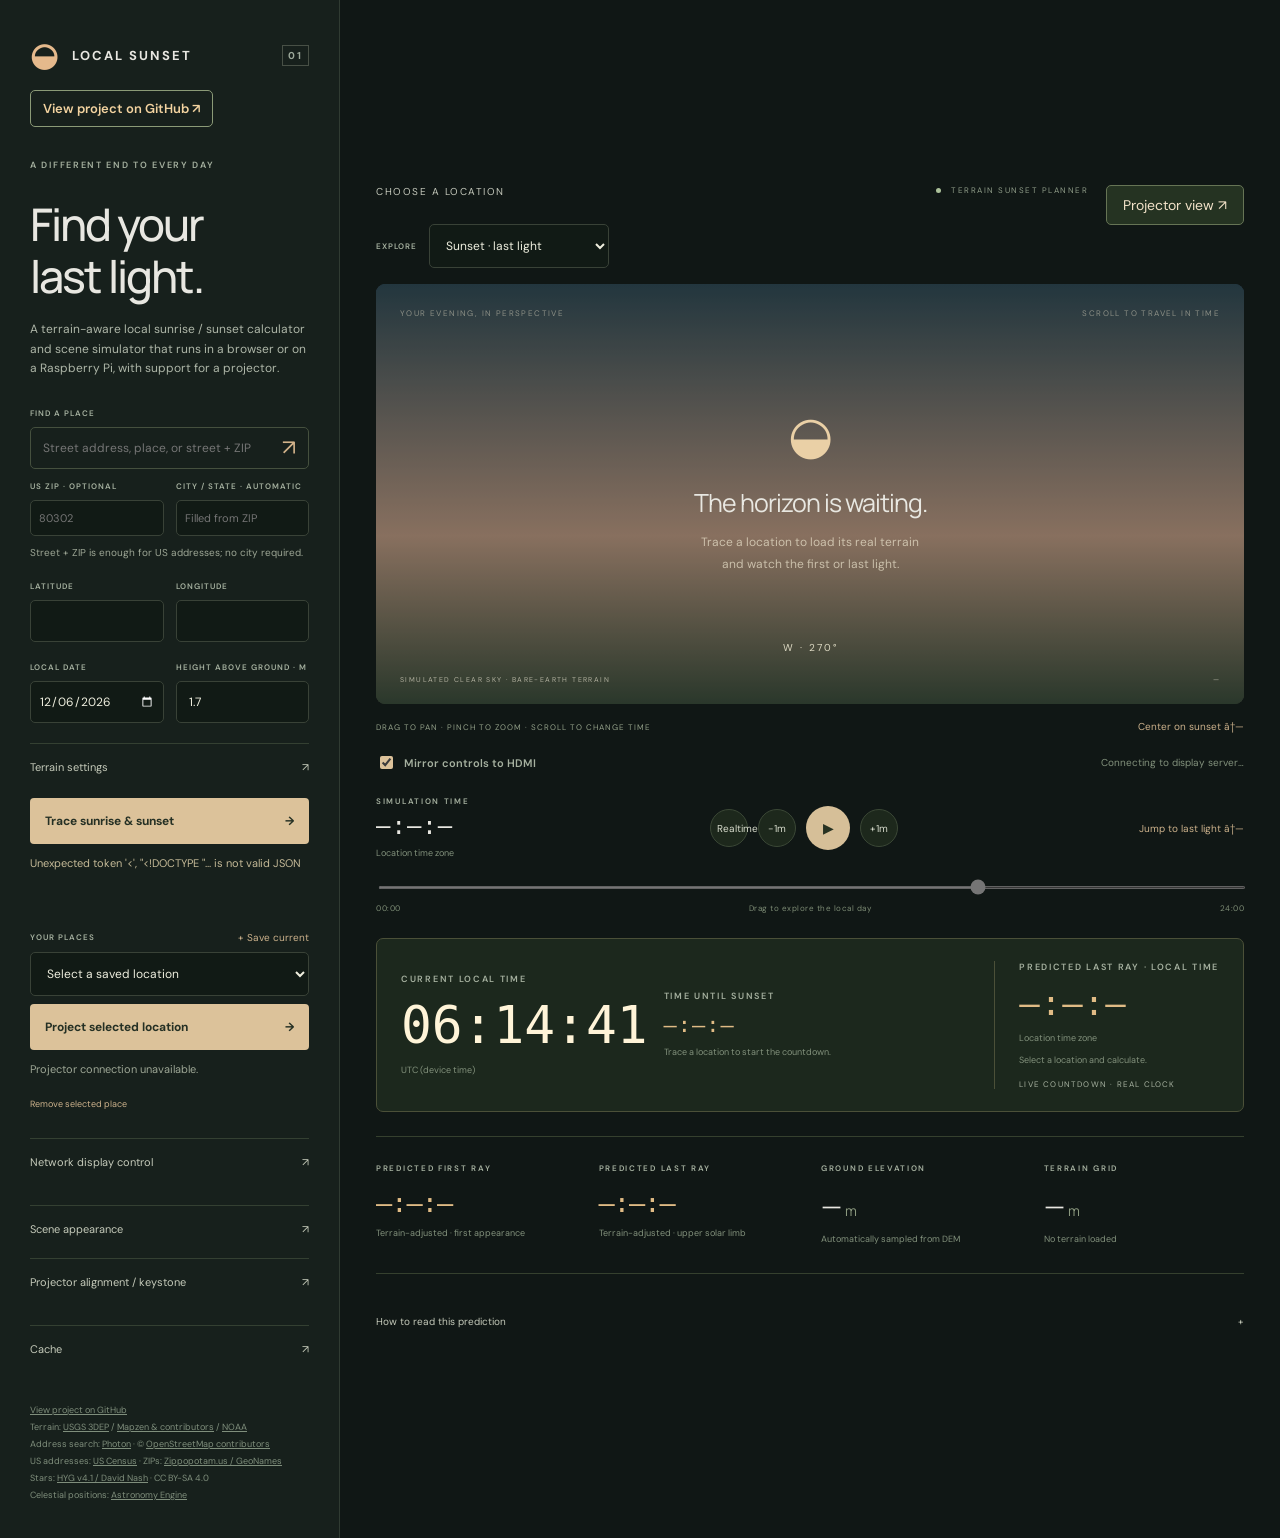
==== static/index.html @ fa359501 "Describe the scene simulator" ====
<!doctype html>
<html lang="en"><head><meta charset="utf-8"><meta name="viewport" content="width=device-width,initial-scale=1"><title>Local Sunset · Beyond the horizon</title><link rel="stylesheet" href="/static/style.css"></head>
<body>
<aside>
 <div class="brand"><span class="brand-icon">◒</span> LOCAL SUNSET <span class="version">01</span></div>
 <a class="project-source" href="https://github.com/jon0x0/LocalSunset">View project on GitHub ↗</a>
 <p class="eyebrow">A DIFFERENT END TO EVERY DAY</p><h1>Find your <br>last light.</h1><p class="intro">A terrain-aware local sunrise / sunset calculator and scene simulator that runs in a browser or on a Raspberry Pi, with support for a projector.</p>
 <form id="searchForm"><label for="search">FIND A PLACE</label><div class="searchbox"><input id="search" placeholder="Street address, place, or street + ZIP" minlength="3" required><button title="Search places">↗</button></div><div class="row postal-row"><div><label for="zip">US ZIP · OPTIONAL</label><input id="zip" inputmode="numeric" autocomplete="postal-code" placeholder="80302" maxlength="10" pattern="[0-9]{5}(-[0-9]{4})?"></div><div><label for="zipCity">CITY / STATE · AUTOMATIC</label><input id="zipCity" placeholder="Filled from ZIP" readonly aria-describedby="zipHint"></div></div><p id="zipHint" class="hint">Street + ZIP is enough for US addresses; no city required.</p></form><div id="results"></div>
 <form id="calculateForm">
 <div class="row"><div><label for="lat">LATITUDE</label><input id="lat" type="number" step="any" min="-90" max="90" value="" required></div><div><label for="lon">LONGITUDE</label><input id="lon" type="number" step="any" min="-180" max="180" value="" required></div></div>
 <div class="row"><div><label for="date">LOCAL DATE</label><input id="date" type="date" required></div><div><label for="height">HEIGHT ABOVE GROUND · M</label><input id="height" type="number" step="0.1" min="0" max="10000" value="1.7" required></div></div>
 <details><summary>Terrain settings <span>↗</span></summary><label for="source">ELEVATION SOURCE</label><select id="source"><option value="auto">Automatic · USGS in the US</option><option value="global">Global · AWS Terrarium</option><option value="usgs">Prefer USGS · global fallback</option></select><div class="row"><div><label for="zoom">TERRAIN DETAIL</label><select id="zoom"><option value="10">Fast · ~120 m</option><option value="11" selected>Standard · ~60 m</option><option value="12">Fine · ~30 m</option><option value="13">High · ~15 m</option></select></div><div><label for="radius">RANGE · KM</label><input id="radius" type="number" min="5" max="200" value="60" required></div></div><p class="hint">Pixel spacing varies with latitude. Higher detail uses more time, memory, and disk. The source DEM may be coarser than the selected grid.</p></details>
 <button class="primary" id="calculate">Trace sunrise &amp; sunset <span>→</span></button>
 </form>
 <p id="status" role="status">Choose a place to trace its terrain horizon.</p>
 <div class="saved-heading"><label for="saved">YOUR PLACES</label><button id="save" class="text-button">+ Save current</button></div><select id="saved"><option value="">Select a saved location</option></select><button id="projectLocation" class="primary" type="button">Project selected location <span>→</span></button><p id="projectionLocation" class="hint" role="status">Projector target: loading…</p><button id="remove" class="text-button">Remove selected place</button>
 <details class="network-settings"><summary>Network display control <span>↗</span></summary><p class="hint">Apply this location and terrain settings to connected projector/kiosk screens.</p><label for="remoteEvent">DISPLAY EVENT</label><select id="remoteEvent"><option value="sunset">Sunset</option><option value="sunrise">Sunrise</option></select><label class="check-label"><input id="remoteToday" type="checkbox" checked> Follow today's local date</label><label class="check-label"><input id="remoteLive" type="checkbox" checked> Live sky (today only)</label><label class="check-label"><input id="remoteProjector" type="checkbox" checked> Projector layout</label><button id="loadDisplayConfig" class="text-button" type="button">Load current display settings</button><button id="applyDisplay" class="primary" type="button">Apply to display <span>→</span></button><p id="remoteStatus" role="status" class="hint">Remote access: launch with --network after setting a password.</p></details>
 <details class="network-settings scene-settings"><summary>Scene appearance <span>↗</span></summary><label class="check-label"><input id="sceneSkyLabels" type="checkbox"> Star and planet names</label><label class="check-label"><input id="sceneClock12" type="checkbox"> 12-hour time (AM/PM)</label><label class="check-label"><input id="sceneSkyOnly" type="checkbox"> Sky only — realtime, no text on projector</label><p class="hint">Hide all clocks, labels and controls on the projector. Uncheck here to restore them, or press Escape on the projector keyboard.</p><label class="check-label"><input id="sceneRays" type="checkbox" checked> Photo-style sun glow and rays</label><label for="sceneStrength">SUN GLOW <output id="sceneStrengthValue">65%</output></label><input id="sceneStrength" type="range" min="0" max="100" step="1" value="65"><label class="check-label"><input id="sceneTrees" type="checkbox"> Illustrative trees (optional)</label><p class="hint">Generic decorative vegetation; off by default. No photographed or location-specific landmarks. Event times remain terrain-only.</p><p class="hint" id="sceneStyleStatus" role="status">Loading scene appearance...</p></details>
 <details class="keystone-settings"><summary>Projector alignment / keystone <span>↗</span></summary><p class="hint">Move each corner inward to make the projected image rectangular. Settings save automatically to the projector and apply to the scene and clocks.</p><label for="projectorFov">FIELD OF VIEW <output id="projectorFovValue">75°</output></label><input id="projectorFov" type="range" min="30" max="120" step="1" value="75"><p class="hint">30° zooms in; 120° shows a wider panorama. No terrain recalculation needed.</p><label for="keystoneVertical">TOP / BOTTOM TAPER <output id="keystoneVerticalValue">0.0%</output></label><input id="keystoneVertical" type="range" min="-25" max="25" step="0.1" value="0"><p class="hint">Positive: both top corners inward. Negative: both bottom corners inward.</p><label for="keystoneHorizontal">LEFT / RIGHT TAPER <output id="keystoneHorizontalValue">0.0%</output></label><input id="keystoneHorizontal" type="range" min="-25" max="25" step="0.1" value="0"><p class="hint">Positive: left edge inward equally at both ends. Negative: right edge inward. Paired adjustments start from your current corner settings.</p><label class="check-label"><input id="keystoneEnabled" type="checkbox" checked> Enable correction</label><label class="check-label"><input id="keystoneGrid" type="checkbox"> Show alignment grid on projector</label><fieldset><legend>Top left</legend><label for="keystone_tl_x">Horizontal inset <output id="keystone_tl_x_value">0.0%</output></label><input id="keystone_tl_x" type="range" min="0" max="25" step="0.1" value="0" aria-label="Top left horizontal inset"><label for="keystone_tl_y">Vertical inset <output id="keystone_tl_y_value">0.0%</output></label><input id="keystone_tl_y" type="range" min="0" max="25" step="0.1" value="0" aria-label="Top left vertical inset"></fieldset><fieldset><legend>Top right</legend><label for="keystone_tr_x">Horizontal inset <output id="keystone_tr_x_value">0.0%</output></label><input id="keystone_tr_x" type="range" min="0" max="25" step="0.1" value="0" aria-label="Top right horizontal inset"><label for="keystone_tr_y">Vertical inset <output id="keystone_tr_y_value">0.0%</output></label><input id="keystone_tr_y" type="range" min="0" max="25" step="0.1" value="0" aria-label="Top right vertical inset"></fieldset><fieldset><legend>Bottom right</legend><label for="keystone_br_x">Horizontal inset <output id="keystone_br_x_value">0.0%</output></label><input id="keystone_br_x" type="range" min="0" max="25" step="0.1" value="0" aria-label="Bottom right horizontal inset"><label for="keystone_br_y">Vertical inset <output id="keystone_br_y_value">0.0%</output></label><input id="keystone_br_y" type="range" min="0" max="25" step="0.1" value="0" aria-label="Bottom right vertical inset"></fieldset><fieldset><legend>Bottom left</legend><label for="keystone_bl_x">Horizontal inset <output id="keystone_bl_x_value">0.0%</output></label><input id="keystone_bl_x" type="range" min="0" max="25" step="0.1" value="0" aria-label="Bottom left horizontal inset"><label for="keystone_bl_y">Vertical inset <output id="keystone_bl_y_value">0.0%</output></label><input id="keystone_bl_y" type="range" min="0" max="25" step="0.1" value="0" aria-label="Bottom left vertical inset"></fieldset><button id="keystoneSaveDefault" class="primary" type="button">Save as default</button><button id="keystoneRestoreDefault" class="primary" type="button">Restore default</button><button id="keystoneReset" class="primary" type="button">Reset alignment</button><p id="keystoneStatus" class="hint" role="status">Connecting to projector alignment settings...</p></details>
 <details class="network-settings"><summary>Cache <span>↗</span></summary><p class="hint">Downloads and completed calculations are reused for repeat visits. Clearing cache keeps saved locations and projector defaults.</p><label for="cacheScope">CLEAR</label><select id="cacheScope"><option value="both">This browser + server terrain/calculations</option><option value="browser">This browser's cached scene only</option><option value="server">Server terrain and calculations only</option></select><button id="clearCache" class="primary" type="button">Clear cache</button><p id="cacheStatus" class="hint" role="status">Cache information loads when opened.</p></details>
 <footer><a href="https://github.com/jon0x0/LocalSunset">View project on GitHub</a><br>Terrain: <a href="https://www.usgs.gov/3d-elevation-program">USGS 3DEP</a> / <a href="https://github.com/tilezen/joerd/blob/master/docs/attribution.md">Mapzen & contributors</a> / <a href="https://www.ncei.noaa.gov/products/etopo-global-relief-model">NOAA</a><br>Address search: <a href="https://photon.komoot.io">Photon</a> · © <a href="https://www.openstreetmap.org/copyright">OpenStreetMap contributors</a><br>US addresses: <a href="https://geocoding.geo.census.gov/">US Census</a> · ZIPs: <a href="https://api.zippopotam.us/">Zippopotam.us / GeoNames</a><br>Stars: <a href="https://github.com/astronexus/HYG-Database">HYG v4.1 / David Nash</a> · CC BY-SA 4.0<br>Celestial positions: <a href="https://github.com/cosinekitty/astronomy">Astronomy Engine</a></footer>
</aside>
<main>
 <button id="projectorToggle" class="projector-launch" type="button">Projector view ↗</button><header><span id="placeTitle">CHOOSE A LOCATION</span><span class="live-label"><i></i> TERRAIN SUNSET PLANNER</span></header>
 <div class="event-controls"><label for="eventMode">EXPLORE</label><select id="eventMode"><option value="sunset">Sunset · last light</option><option value="sunrise">Sunrise · first light</option></select></div>
 <section class="scene"><canvas id="view" tabindex="0" aria-label="Terrain panorama. Drag left or right to pan 360 degrees. Arrow keys pan; Home centers the selected solar event. Pinch to change field of view. Scroll changes time."></canvas><div id="terrainProgress" role="status" aria-live="polite" aria-atomic="true" hidden></div><div class="scene-top"><span id="viewLabel">YOUR EVENING, IN PERSPECTIVE</span><span>SCROLL TO TRAVEL IN TIME</span></div><div id="placeholder"><span>◒</span><h2>The horizon is waiting.</h2><p>Trace a location to load its real terrain<br>and watch the first or last light.</p></div><div class="compass" id="compass">W · 270°</div><div class="scene-bottom"><span>SIMULATED CLEAR SKY · BARE-EARTH TERRAIN</span><span id="sunPosition">—</span></div></section>
 <div class="view-tools"><span>DRAG TO PAN · PINCH TO ZOOM · SCROLL TO CHANGE TIME</span><button id="centerSunset" class="text-button" type="button" title="Center the view on the predicted sunset direction">Center on sunset ↗</button></div>
 <div class="hdmi-sync"><label class="check-label"><input id="syncHDMI" type="checkbox" checked> Mirror controls to HDMI</label><small id="syncStatus">Connecting to display server…</small></div>
 <section class="transport"><div class="time-row"><div><span class="eyebrow" id="simulationModeLabel">SIMULATION TIME</span><div class="simulation-time" id="simTime">—:—:—</div><small id="zone">Location time zone</small></div><div class="play-controls"><button id="realtime" type="button" aria-pressed="false" title="Follow the current local time and clear-sky brightness">Realtime</button><button id="back" title="Back one minute">−1m</button><button id="play" title="Play or pause">▶</button><button id="forward" title="Forward one minute">+1m</button></div><button id="jump" class="text-button">Jump to last light ↗</button></div><input id="time" type="range" min="0" max="86400" value="60000" step="1" aria-label="Simulation time" disabled><div class="range-labels"><span id="rangeStart">00:00</span><span>Drag to explore the local day</span><span id="rangeEnd">24:00</span></div></section>
 <section class="countdown-panel" id="countdownPanel" aria-label="Local clock and solar event timer"><div class="current-local-clock"><span class="eyebrow">CURRENT LOCAL TIME</span><strong id="currentLocalTime" role="timer" aria-live="off">—:—:—</strong><small id="currentLocalZone">Selected location time zone</small></div><div class="relative-clock"><span class="eyebrow" id="countdownLabel">COUNTDOWN TO LOCAL SUNSET</span><strong id="countdown" role="timer" aria-live="off">—:—:—</strong><small id="countdownNote">Trace a location to start the countdown.</small></div><div class="last-ray-clock"><span class="eyebrow">PREDICTED LAST RAY · LOCAL TIME</span><strong id="lastRayTime">—:—:—</strong><small id="lastRayZone">Location time zone</small><small id="lastRayDate">Select a location and calculate.</small><span class="clock-label">LIVE COUNTDOWN · REAL CLOCK</span></div></section>
 <section class="metrics"><div class="hero-metric"><span class="eyebrow">PREDICTED FIRST RAY</span><strong id="sunrise">—:—:—</strong><small id="sunriseDate">Terrain-adjusted · first appearance</small></div><div class="hero-metric"><span class="eyebrow">PREDICTED LAST RAY</span><strong id="sunset">—:—:—</strong><small id="sunsetDate">Terrain-adjusted · upper solar limb</small></div><div><span class="eyebrow">GROUND ELEVATION</span><strong id="ground">— <em>m</em></strong><small>Automatically sampled from DEM</small></div><div><span class="eyebrow">TERRAIN GRID</span><strong id="resolution">— <em>m</em></strong><small id="sources">No terrain loaded</small></div></section>
 <details class="method"><summary>How to read this prediction <span>+</span></summary><p>Times include the full solar disk, Earth curvature, topocentric solar position, standard atmospheric refraction, and a sampled terrain horizon. Sunrise is the first appearance and sunset is the last disappearance of the selected local day; the Sun can disappear and reappear behind ridges.</p><p><b>A second on the clock is not a promise of second-level accuracy.</b> Clouds, variable refraction, trees, buildings, DEM errors, and narrow ridges can change the observed sunset. This is a terrain and clear-sky simulation, not a photograph or live weather forecast. Polar terrain uses a NOAA mosaic; a local GeoTIFF can override online data.</p><ul id="assumptions"></ul><div id="events"></div></details>
<div class="projector-tools"><button id="projectorSkyOnly" type="button">Sky only</button><button id="projectorLive" type="button" aria-pressed="false">Realtime</button><button id="projectorFullscreen" type="button">Fullscreen</button><button id="projectorExit" type="button">Exit projector</button></div>
 <section class="projector-hud" aria-label="Projector event display"><div class="projection-countdown"><span>CURRENT LOCAL TIME</span><strong id="projectionCurrentTime" role="timer" aria-live="off">—:—:—</strong><small id="projectionCurrentZone">Selected location time zone</small><div class="projection-relative"><span id="projectionCountdownLabel">UNTIL SUNSET</span><strong id="projectionCountdown">—:—:—</strong><small id="projectionNote">Calculate a location to start.</small></div></div><div><span>FIRST LIGHT · LOCAL</span><strong id="projectionSunrise">—:—:—</strong></div><div><span>LAST RAY · LOCAL</span><strong id="projectionSunset">—:—:—</strong></div><div class="projection-footer"><span id="projectionDateZone">Choose a location and date</span><span id="projectionClock">SIMULATED SKY</span></div><p id="projectionStatus" role="status"></p></section>
</main><script src="/static/countdown.js"></script><script src="/static/vendor/astronomy.browser.min.js"></script><script src="/static/star-catalog.js"></script><script src="/static/celestial-sky.js"></script><script src="/static/scene-effects.js"></script><script src="/static/app.js"></script><script src="/static/keystone.js"></script><script src="/static/cache-controls.js"></script></body></html>
---- static/style.css ----
@import url('https://fonts.googleapis.com/css2?family=DM+Sans:wght@400;500;600;700&family=Manrope:wght@400;500;600;700;800&display=swap');
:root{font-family:'DM Sans',sans-serif;color:#e8e7e1;background:#101715;color-scheme:dark;font-size:14px}*{box-sizing:border-box}body{margin:0;display:grid;grid-template-columns:340px 1fr;min-height:100vh}aside{background:#17201c;border-right:1px solid #303b32;padding:34px 30px;display:flex;flex-direction:column}.brand{font-weight:700;letter-spacing:2px;display:flex;align-items:center;gap:12px;font-size:13px}.brand-icon{font-size:32px;color:#e5b98c}.version{margin-left:auto;font-size:10px;color:#9da99b;border:1px solid #485046;padding:3px 5px}.eyebrow,label{display:block;font-size:9px;letter-spacing:1.7px;color:#a5b09f;font-weight:600}.eyebrow{margin-top:32px}h1{font-family:Manrope,sans-serif;font-size:45px;line-height:1.16;font-weight:500;letter-spacing:-2px;margin:18px 0}.intro{font-size:12px;color:#aeb6a8;line-height:1.6;margin:0 0 30px}label{margin:0 0 9px;letter-spacing:1px;font-size:8px}input,select,button{font:inherit}input,select{background:#111a15;border:1px solid #394237;color:#eeeede;border-radius:5px;padding:12px;width:100%;font-size:12px;min-width:0}input:focus,select:focus,button:focus-visible{outline:2px solid #dbbc91;outline-offset:2px}input[type=date]{padding:11px 8px}.searchbox{display:flex;border:1px solid #45503e;border-radius:5px;margin-bottom:22px}.searchbox input{border:0;background:transparent}.searchbox button{background:transparent;border:0;color:#d2b28a;font-size:22px;cursor:pointer;padding:0 12px}.row{display:grid;grid-template-columns:1fr 1fr;gap:12px;margin-bottom:20px}.row>div{min-width:0}details{border-top:1px solid #344032;margin-top:6px;padding-top:16px}summary{cursor:pointer;list-style:none;font-size:11px;color:#c5caba;margin-bottom:16px}summary span{float:right}details label{margin-top:18px}.hint{font-size:11px;color:#9da695;line-height:1.6}.primary{display:flex;justify-content:space-between;width:100%;margin-top:8px;padding:15px;background:#dcc29a;color:#253024;border:0;border-radius:4px;font-size:12px;font-weight:700;cursor:pointer}.primary:disabled{opacity:.5;cursor:wait}#status{font-size:11px;color:#c4b997;line-height:1.6;min-height:35px}.saved-heading{display:flex;justify-content:space-between;align-items:center;margin-top:22px}.saved-heading label{margin:0}.text-button{background:none;color:#cdb28c;border:0;font-size:10px;cursor:pointer;padding:8px 0}#remove{text-align:left;font-size:9px}footer{font-size:9px;color:#7f8e7c;line-height:1.9;margin-top:30px}a{color:inherit}#results{display:grid;gap:5px;margin-bottom:14px}#results:empty{display:none}.result{background:#253223;color:#e2e4d8;text-align:left;font-size:11px;border:0;border-radius:4px;padding:10px;cursor:pointer}main{padding:30px 36px 36px;min-width:0;max-width:1600px;width:100%;margin:auto}header{display:flex;justify-content:space-between;gap:12px;font-size:10px;letter-spacing:1.5px;margin-bottom:26px;color:#c3c7ba}.live-label{font-size:8px;color:#909d89;white-space:nowrap}.live-label i{display:inline-block;width:5px;height:5px;background:#acc19a;border-radius:50%;margin-right:7px}.scene{position:relative;height:420px;min-height:280px;border-radius:9px;overflow:hidden;background:linear-gradient(#263b4a,#b08d7b 60%,#343c32)}canvas{width:100%;height:100%;display:block}.scene-top,.scene-bottom{position:absolute;display:flex;justify-content:space-between;gap:16px;left:24px;right:24px;pointer-events:none;font-size:8px;letter-spacing:1.4px;color:#e9e4d0b0}.scene-top{top:24px}.scene-bottom{bottom:20px;font-size:7px}.compass{position:absolute;bottom:50px;left:50%;transform:translateX(-50%);font-size:10px;color:#ddd9c3;letter-spacing:2px}#placeholder{position:absolute;inset:0;display:flex;flex-direction:column;align-items:center;justify-content:center;text-align:center;background:#19271d40}#placeholder>span{font-size:52px;color:#ead0a6}h2{font-family:Manrope,sans-serif;font-weight:400;font-size:25px;letter-spacing:-1px;margin:16px 0 0}#placeholder p{font-size:12px;color:#ede6cfb0;line-height:1.8}.transport{padding:24px 0 25px}.time-row{display:flex;justify-content:space-between;align-items:center;gap:12px}.time-row .eyebrow{margin-top:0;font-size:8px}.simulation-time{font-size:24px;letter-spacing:1px;margin:6px 0;font-variant-numeric:tabular-nums}small{display:block;color:#82917c;font-size:9px;line-height:1.6}.play-controls{display:flex;gap:10px;align-items:center}.play-controls button{border:1px solid #3b4836;border-radius:50%;width:38px;height:38px;color:#d9ddce;background:#1d281c;font-size:10px;cursor:pointer}.play-controls #play{background:#d6bf98;color:#273222;border:none;width:44px;height:44px;font-size:14px}input[type=range]{accent-color:#dabd91;padding:0;border:0;height:3px;margin-top:25px;cursor:ew-resize}.range-labels{display:flex;justify-content:space-between;font-size:8px;letter-spacing:.5px;color:#7d8c75;margin-top:10px}.metrics{display:grid;grid-template-columns:1.3fr 1fr 1fr;border-top:1px solid #35402e;border-bottom:1px solid #35402e;padding:26px 0;gap:22px}.metrics .eyebrow{margin:0 0 14px;font-size:8px}.metrics strong{font-size:27px;font-family:Manrope,sans-serif;font-weight:400;display:block;letter-spacing:-1px;font-variant-numeric:tabular-nums}.metrics .hero-metric strong{color:#e0bb85}.metrics em{font-style:normal;font-size:14px;color:#8b997f}.metrics small{margin-top:8px}.method{border:0;margin-top:23px;font-size:11px;color:#95a08c;line-height:1.8}.method summary{font-size:10px}#events{display:flex;flex-wrap:wrap;gap:10px}#events span{background:#202c1e;padding:7px 10px;border-radius:3px;font-size:10px}button:hover{filter:brightness(1.15)}@media(min-width:1450px){.scene{height:510px}main{padding:36px 50px}}@media(max-width:1000px){body{grid-template-columns:290px 1fr}aside{padding:28px 22px}main{padding:28px 22px}.scene{height:370px}.scene-top span:last-child{display:none}.metrics{gap:14px}.metrics strong{font-size:23px}.live-label{display:none}}@media(max-width:720px){body{display:flex;flex-direction:column}aside{padding:24px;display:block}h1{font-size:36px}h1 br{display:none}.intro{margin-bottom:24px}.eyebrow{margin-top:20px}main{padding:24px}.scene{height:340px}.metrics{gap:12px;grid-template-columns:1fr 1fr}.hero-metric{grid-column:span 2}.metrics strong{font-size:27px}.time-row{flex-wrap:wrap}.time-row>.text-button{display:none}footer{margin-top:18px}}

.countdown-panel{display:flex;align-items:center;justify-content:space-between;gap:16px;padding:22px 24px;margin:0 0 24px;border:1px solid #4b5038;border-radius:7px;background:#1c281d}.countdown-panel .eyebrow{margin:0 0 10px}.countdown-panel strong{display:block;font-family:Manrope,sans-serif;font-size:34px;font-weight:500;letter-spacing:1px;color:#e0bb85;font-variant-numeric:tabular-nums}.countdown-panel small{margin-top:8px}.clock-label{font-size:8px;letter-spacing:1.2px;color:#a5b09f;white-space:nowrap}@media(max-width:720px){.countdown-panel{padding:18px}.countdown-panel strong{font-size:30px}.clock-label{font-size:7px}}

#view{cursor:grab;touch-action:none;user-select:none}#view.panning{cursor:grabbing}#view:focus-visible{outline:2px solid #dbbc91;outline-offset:-3px}.compass{pointer-events:none}.view-tools{display:flex;justify-content:space-between;align-items:center;gap:12px;padding-top:8px}.view-tools>span{font-size:8px;letter-spacing:1px;color:#929f88}.view-tools button{white-space:nowrap}@media(max-width:720px){.view-tools{flex-wrap:wrap}.view-tools>span{font-size:7px}}

.postal-row{margin-top:-10px;margin-bottom:0}.postal-row input{padding:10px 8px;font-size:11px}#zipCity{color:#a5b09f}#zipHint{font-size:10px;margin:9px 0 20px}.result small{margin-top:5px;font-size:9px;color:#b3bea6}

.event-controls{display:flex;align-items:center;gap:12px;margin-bottom:16px}.event-controls label{margin:0}.event-controls select{width:auto;min-width:180px}.metrics{grid-template-columns:repeat(4,minmax(0,1fr))}@media(max-width:1150px){.metrics{grid-template-columns:repeat(2,minmax(0,1fr))}.metrics .hero-metric{grid-column:auto}}

.last-ray-clock{border-left:1px solid #4b5038;padding-left:24px;min-width:0}.last-ray-clock .clock-label{display:block;margin-top:12px}.countdown-panel{flex-wrap:wrap}@media(max-width:720px){.last-ray-clock{border-left:0;border-top:1px solid #4b5038;padding:18px 0 0;width:100%}}

.projector-launch{float:right;margin:0 0 14px 18px;border:1px solid #667455;border-radius:5px;padding:10px 16px;background:#253322;color:#f3e3c9;cursor:pointer}.projector-tools,.projector-hud{display:none}body.projector{display:block;background:#000;overflow:hidden}body.projector aside,body.projector .projector-launch,body.projector .view-tools,body.projector .transport,body.projector .countdown-panel,body.projector .metrics,body.projector .method{display:none}body.projector main{padding:0;margin:0;max-width:none;width:100%;height:100vh;height:100dvh}body.projector header{position:fixed;z-index:2;top:3vh;left:3vw;right:3vw;font-size:clamp(16px,1.6vw,30px);letter-spacing:1px;text-shadow:0 2px 8px #000;pointer-events:none}body.projector header .live-label{display:none}body.projector .scene{position:fixed;inset:0;width:100%;height:100%;border-radius:0}body.projector .scene-top,body.projector .scene-bottom{display:none}body.projector .compass{bottom:31vh;font-size:clamp(14px,1.4vw,24px);text-shadow:0 2px 5px #000}body.projector .event-controls{position:fixed;z-index:4;top:9vh;left:3vw}body.projector .event-controls label{display:none}body.projector .event-controls select{font-size:16px;padding:10px 15px;background:#101710dd;color:#fff;border-color:#a9b29d}body.projector .projector-tools{display:flex;position:fixed;z-index:5;right:3vw;top:9vh;gap:10px}body.projector .projector-tools button{font-size:14px;background:#101710dd;color:white;border:1px solid #a9b29d;padding:10px 16px;border-radius:5px;cursor:pointer}body.projector .projector-hud{display:grid;position:fixed;z-index:3;bottom:0;left:0;right:0;padding:2vh 3vw 2.5vh;grid-template-columns:1.3fr 1fr 1fr;gap:1vh 3vw;background:linear-gradient(transparent,#030805ef 15%);color:#fff;pointer-events:none}body.projector .projector-hud span{display:block;font-size:clamp(12px,1vw,20px);letter-spacing:1.5px;color:#e8eadf}body.projector .projector-hud strong{display:block;font-size:clamp(28px,4.6vw,96px);line-height:1.2;letter-spacing:1px;font-variant-numeric:tabular-nums;color:#fff4d8;text-shadow:0 2px 12px #000}body.projector .projector-hud .projection-countdown strong{font-size:clamp(34px,5.8vw,120px);color:#ffdb91}body.projector .projector-hud small{font-size:clamp(10px,.85vw,17px);color:#e4e7de;margin-top:6px}body.projector .projection-footer{grid-column:1/-1;display:flex;justify-content:space-between;gap:12px}body.projector #projectionStatus{grid-column:1/-1;font-size:clamp(10px,.85vw,16px);color:#ccd6bf;margin:0}body.projector #placeholder{color:#fff;inset:20vh 0 30vh;background:none}body.projector #placeholder h2{font-size:clamp(25px,3vw,50px)}@media(max-width:720px){body.projector .projector-tools{top:16vh;left:3vw;right:auto;gap:6px}body.projector .projector-tools button{font-size:11px;padding:8px}body.projector .projector-hud{grid-template-columns:1fr 1fr}body.projector .projection-countdown{grid-column:1/-1}body.projector .projection-footer{flex-wrap:wrap}body.projector .compass{bottom:42vh}}

.network-settings{margin-top:20px}.network-settings .check-label{display:flex;align-items:center;gap:9px;font-size:11px;letter-spacing:0;text-transform:none;margin:16px 0;color:#d4dbca}.check-label input{width:auto;accent-color:#dcc29a}.network-settings .primary{font-size:11px}

.hdmi-sync{display:flex;align-items:center;justify-content:space-between;gap:12px;padding-top:12px}.hdmi-sync .check-label{display:flex;align-items:center;gap:8px;margin:0;font-size:11px;letter-spacing:0}.hdmi-sync small{font-size:10px}body.projector .hdmi-sync{display:none}@media(max-width:720px){.hdmi-sync{flex-wrap:wrap}}

#sceneUpdate{position:absolute;z-index:8;top:75px;left:20px;right:20px;padding:12px 16px;background:#242b20ed;color:#ffdb91;border:1px solid #bfa368;border-radius:5px;font-size:14px}#sceneUpdate[hidden]{display:none}body.projector #sceneUpdate{position:fixed;top:19vh;left:3vw;right:3vw}
.keystone-settings fieldset{border:1px solid #394237;border-radius:5px;margin:14px 0;padding:12px}.keystone-settings legend{font-size:12px;color:#dcc29a}.keystone-settings label{margin-top:8px}.keystone-settings output{float:right}.keystone-settings input[type=range]{padding:0}.keystone-settings .check-label{display:flex;align-items:center;gap:8px;font-size:11px;letter-spacing:0;text-transform:none;margin:14px 0}.keystone-settings .check-label input{width:auto}body.projector{background:#000}body.projector main{transform-origin:0 0;overflow:hidden}#projectorAlignmentGrid{display:none}body.projector #projectorAlignmentGrid:not([hidden]){display:grid;position:fixed;inset:0;z-index:20;pointer-events:none;border:3px solid white;background:linear-gradient(90deg,transparent calc(50% - 1px),#ffffffa0 50%,transparent calc(50% + 1px)),linear-gradient(transparent calc(50% - 1px),#ffffffa0 50%,transparent calc(50% + 1px)),repeating-linear-gradient(90deg,transparent 0,transparent calc(10% - 1px),#ffffff60 calc(10% - 1px),#ffffff60 10%),repeating-linear-gradient(transparent 0,transparent calc(10% - 1px),#ffffff60 calc(10% - 1px),#ffffff60 10%);grid-template-columns:1fr 1fr;grid-template-rows:1fr 1fr}#projectorAlignmentGrid span{padding:15px;font-size:18px;color:#fff;text-shadow:0 2px 3px black}#projectorAlignmentGrid span:nth-child(even){text-align:right}#projectorAlignmentGrid span:nth-child(n+3){align-self:end}

.countdown-panel .current-local-clock strong{font-size:clamp(38px,4vw,64px);color:#fff4d8}.countdown-panel .relative-clock strong{font-size:22px}.countdown-panel .relative-clock{flex:1;min-width:170px}.countdown-panel .current-local-clock{min-width:220px}body.projector .projector-hud{grid-template-columns:1.7fr 1fr 1fr;align-items:end}body.projector .projector-hud .projection-countdown>strong{font-size:clamp(44px,7vw,140px);color:#fff4d8}body.projector .projector-hud>div:not(.projection-countdown) strong{font-size:clamp(24px,3vw,64px)}body.projector .projection-relative{margin-top:12px}body.projector .projection-relative>span{font-size:clamp(11px,.9vw,18px)}body.projector .projector-hud .projection-relative strong{display:inline-block;font-size:clamp(20px,2.3vw,46px);color:#ffdb91}body.projector .projection-relative small{display:block}body.projector .compass{bottom:36vh}@media(max-width:720px){body.projector .projector-hud{grid-template-columns:1fr 1fr}body.projector .projector-hud .projection-countdown{grid-column:1/-1}.countdown-panel .current-local-clock{width:100%}}

body.projector.sky-only header,body.projector.sky-only .event-controls,body.projector.sky-only .projector-tools,body.projector.sky-only .projector-hud,body.projector.sky-only .scene-top,body.projector.sky-only .scene-bottom,body.projector.sky-only .compass,body.projector.sky-only #placeholder,body.projector.sky-only #sceneUpdate,body.projector.sky-only #projectorAlignmentGrid{display:none!important}body.projector.sky-only,body.projector.sky-only canvas{cursor:none}

body.projector[data-clock12="true"] .projector-hud .projection-countdown>strong{font-size:clamp(38px,5.2vw,110px)}body.projector[data-clock12="true"] .projector-hud>div:not(.projection-countdown) strong{font-size:clamp(20px,2.4vw,52px)}

/* Fixed digit metrics and a dedicated suffix slot prevent ticking clock jitter. */
#simTime,#sunrise,#sunset,#lastRayTime,#projectionSunrise,#projectionSunset,#projectionClock,#countdown,#projectionCountdown{font-family:ui-monospace,"Cascadia Mono","DejaVu Sans Mono",monospace;font-variant-numeric:tabular-nums}
#currentLocalTime.fixed-clock,#projectionCurrentTime.fixed-clock{display:inline-flex;align-items:baseline;white-space:nowrap;font-family:ui-monospace,"Cascadia Mono","DejaVu Sans Mono",monospace;font-variant-numeric:tabular-nums;letter-spacing:0;gap:.35ch}
#currentLocalTime.fixed-clock .clock-digits,#projectionCurrentTime.fixed-clock .clock-digits{display:inline-block;width:8ch;min-width:8ch;font:inherit;letter-spacing:0;color:inherit}
#currentLocalTime.fixed-clock .clock-period,#projectionCurrentTime.fixed-clock .clock-period{display:inline-block;width:2ch;min-width:2ch;font:inherit;letter-spacing:0;color:inherit}
#currentLocalTime.fixed-clock .clock-period[hidden],#projectionCurrentTime.fixed-clock .clock-period[hidden]{display:none}

/* Temporary progress stays readable over the last good scene, including Sky only. */
#terrainProgress{position:absolute;z-index:20;left:50%;top:50%;transform:translate(-50%,-50%);width:max-content;max-width:85%;box-sizing:border-box;padding:18px 24px;border:1px solid #cfbc8b80;border-radius:8px;background:#102019e8;color:#fff3d6;font:500 clamp(18px,2vw,28px)/1.45 system-ui,sans-serif;text-align:center;box-shadow:0 4px 28px #0008;pointer-events:none}#terrainProgress[hidden]{display:none}body.projector #terrainProgress{position:fixed;font-size:clamp(22px,2.4vw,38px)}

.project-source{display:inline-block;align-self:flex-start;margin-top:14px;padding:9px 12px;border:1px solid #8b9a77;border-radius:5px;color:#f3d3a0;font-size:13px;font-weight:600;text-decoration:none}.project-source:hover{background:#30402b}
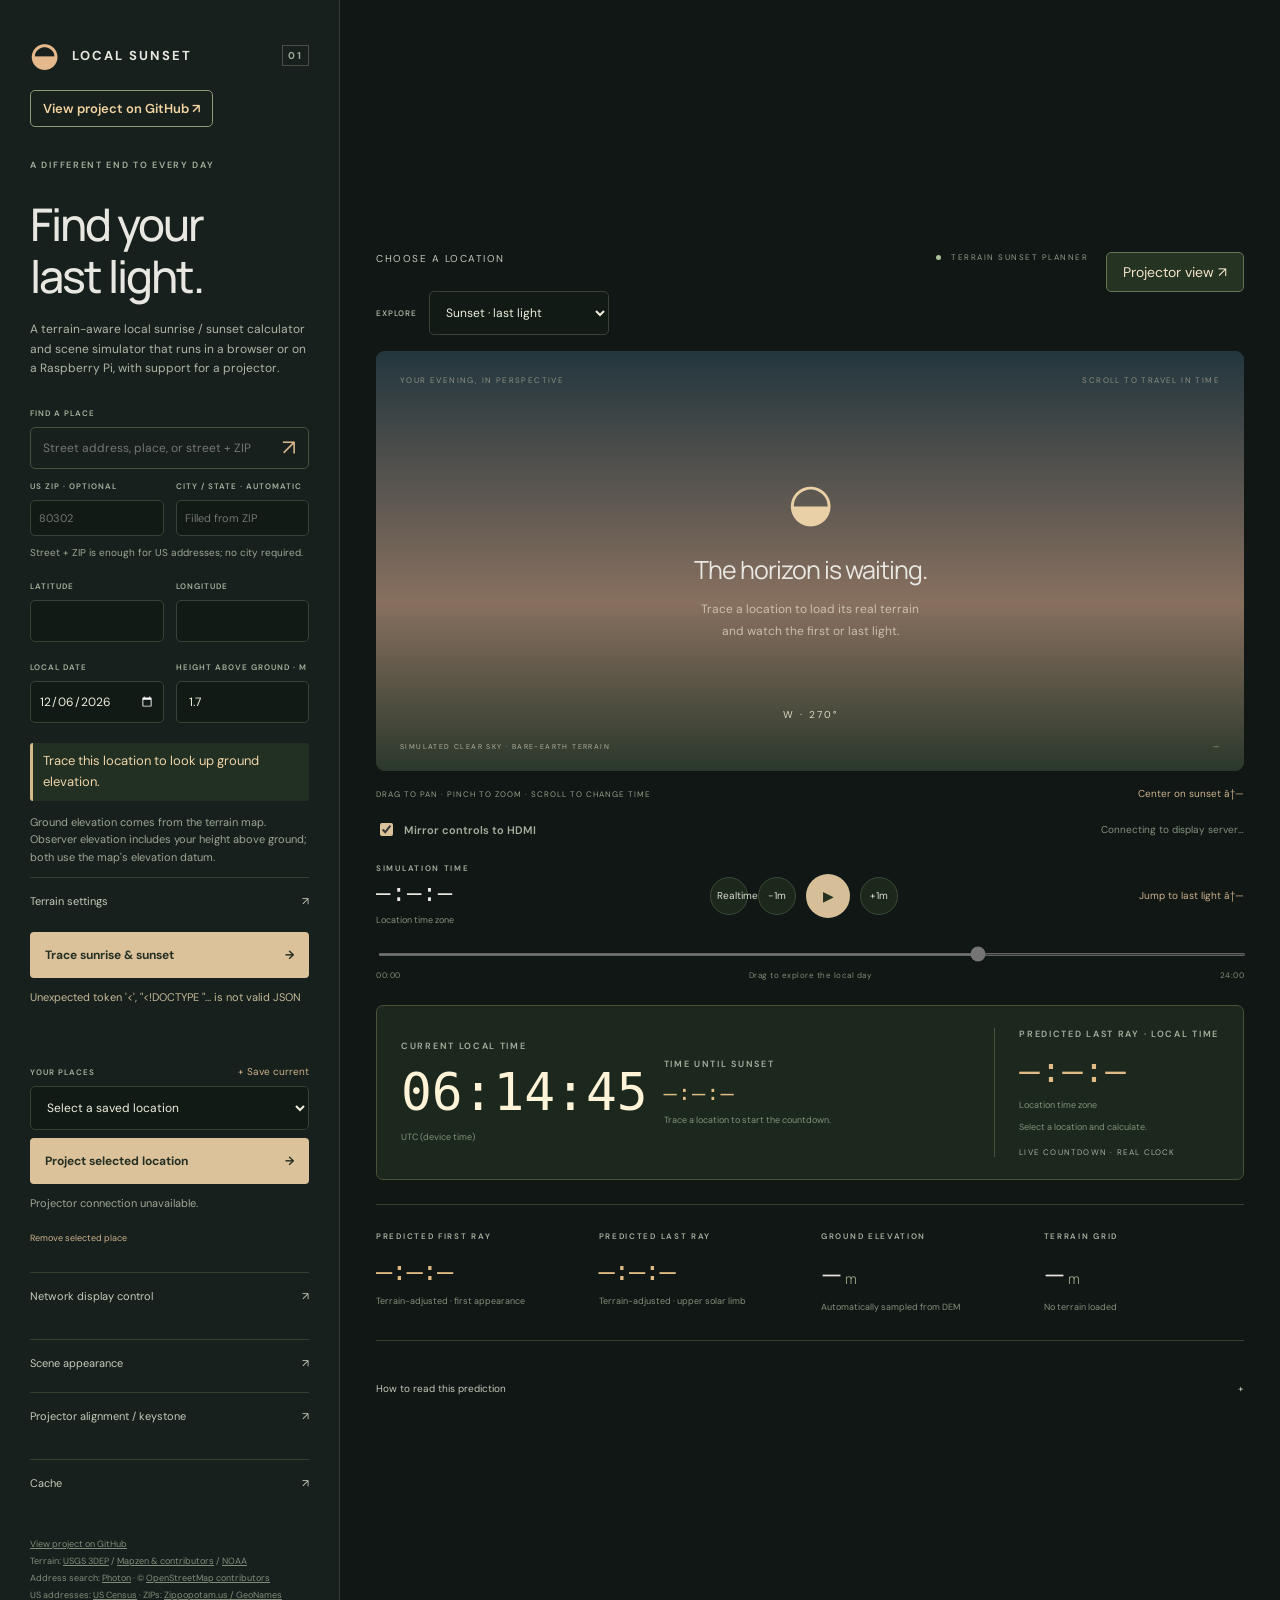
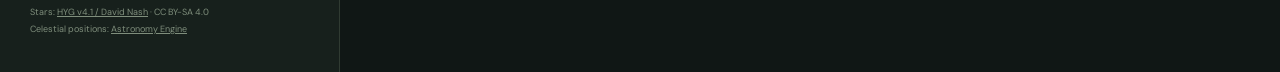
==== commit b7534657: "Show looked-up ground and observer elevations beside height input" ====
--- a/static/index.html
+++ b/static/index.html
@@ -9,6 +9,7 @@
  <form id="calculateForm">
  <div class="row"><div><label for="lat">LATITUDE</label><input id="lat" type="number" step="any" min="-90" max="90" value="" required></div><div><label for="lon">LONGITUDE</label><input id="lon" type="number" step="any" min="-180" max="180" value="" required></div></div>
  <div class="row"><div><label for="date">LOCAL DATE</label><input id="date" type="date" required></div><div><label for="height">HEIGHT ABOVE GROUND · M</label><input id="height" type="number" step="0.1" min="0" max="10000" value="1.7" required></div></div>
+ <p id="groundLookup" class="hint elevation-lookup" role="status">Trace this location to look up ground elevation.</p><p class="hint">Ground elevation comes from the terrain map. Observer elevation includes your height above ground; both use the map's elevation datum.</p>
  <details><summary>Terrain settings <span>↗</span></summary><label for="source">ELEVATION SOURCE</label><select id="source"><option value="auto">Automatic · USGS in the US</option><option value="global">Global · AWS Terrarium</option><option value="usgs">Prefer USGS · global fallback</option></select><div class="row"><div><label for="zoom">TERRAIN DETAIL</label><select id="zoom"><option value="10">Fast · ~120 m</option><option value="11" selected>Standard · ~60 m</option><option value="12">Fine · ~30 m</option><option value="13">High · ~15 m</option></select></div><div><label for="radius">RANGE · KM</label><input id="radius" type="number" min="5" max="200" value="60" required></div></div><p class="hint">Pixel spacing varies with latitude. Higher detail uses more time, memory, and disk. The source DEM may be coarser than the selected grid.</p></details>
  <button class="primary" id="calculate">Trace sunrise &amp; sunset <span>→</span></button>
  </form>
--- a/static/style.css
+++ b/static/style.css
@@ -37,3 +37,5 @@
 #terrainProgress{position:absolute;z-index:20;left:50%;top:50%;transform:translate(-50%,-50%);width:max-content;max-width:85%;box-sizing:border-box;padding:18px 24px;border:1px solid #cfbc8b80;border-radius:8px;background:#102019e8;color:#fff3d6;font:500 clamp(18px,2vw,28px)/1.45 system-ui,sans-serif;text-align:center;box-shadow:0 4px 28px #0008;pointer-events:none}#terrainProgress[hidden]{display:none}body.projector #terrainProgress{position:fixed;font-size:clamp(22px,2.4vw,38px)}
 
 .project-source{display:inline-block;align-self:flex-start;margin-top:14px;padding:9px 12px;border:1px solid #8b9a77;border-radius:5px;color:#f3d3a0;font-size:13px;font-weight:600;text-decoration:none}.project-source:hover{background:#30402b}
+
+.elevation-lookup{font-size:13px;color:#f0d4a7;border-left:3px solid #d6ba89;padding:8px 10px;background:#223023;border-radius:3px;line-height:1.6}
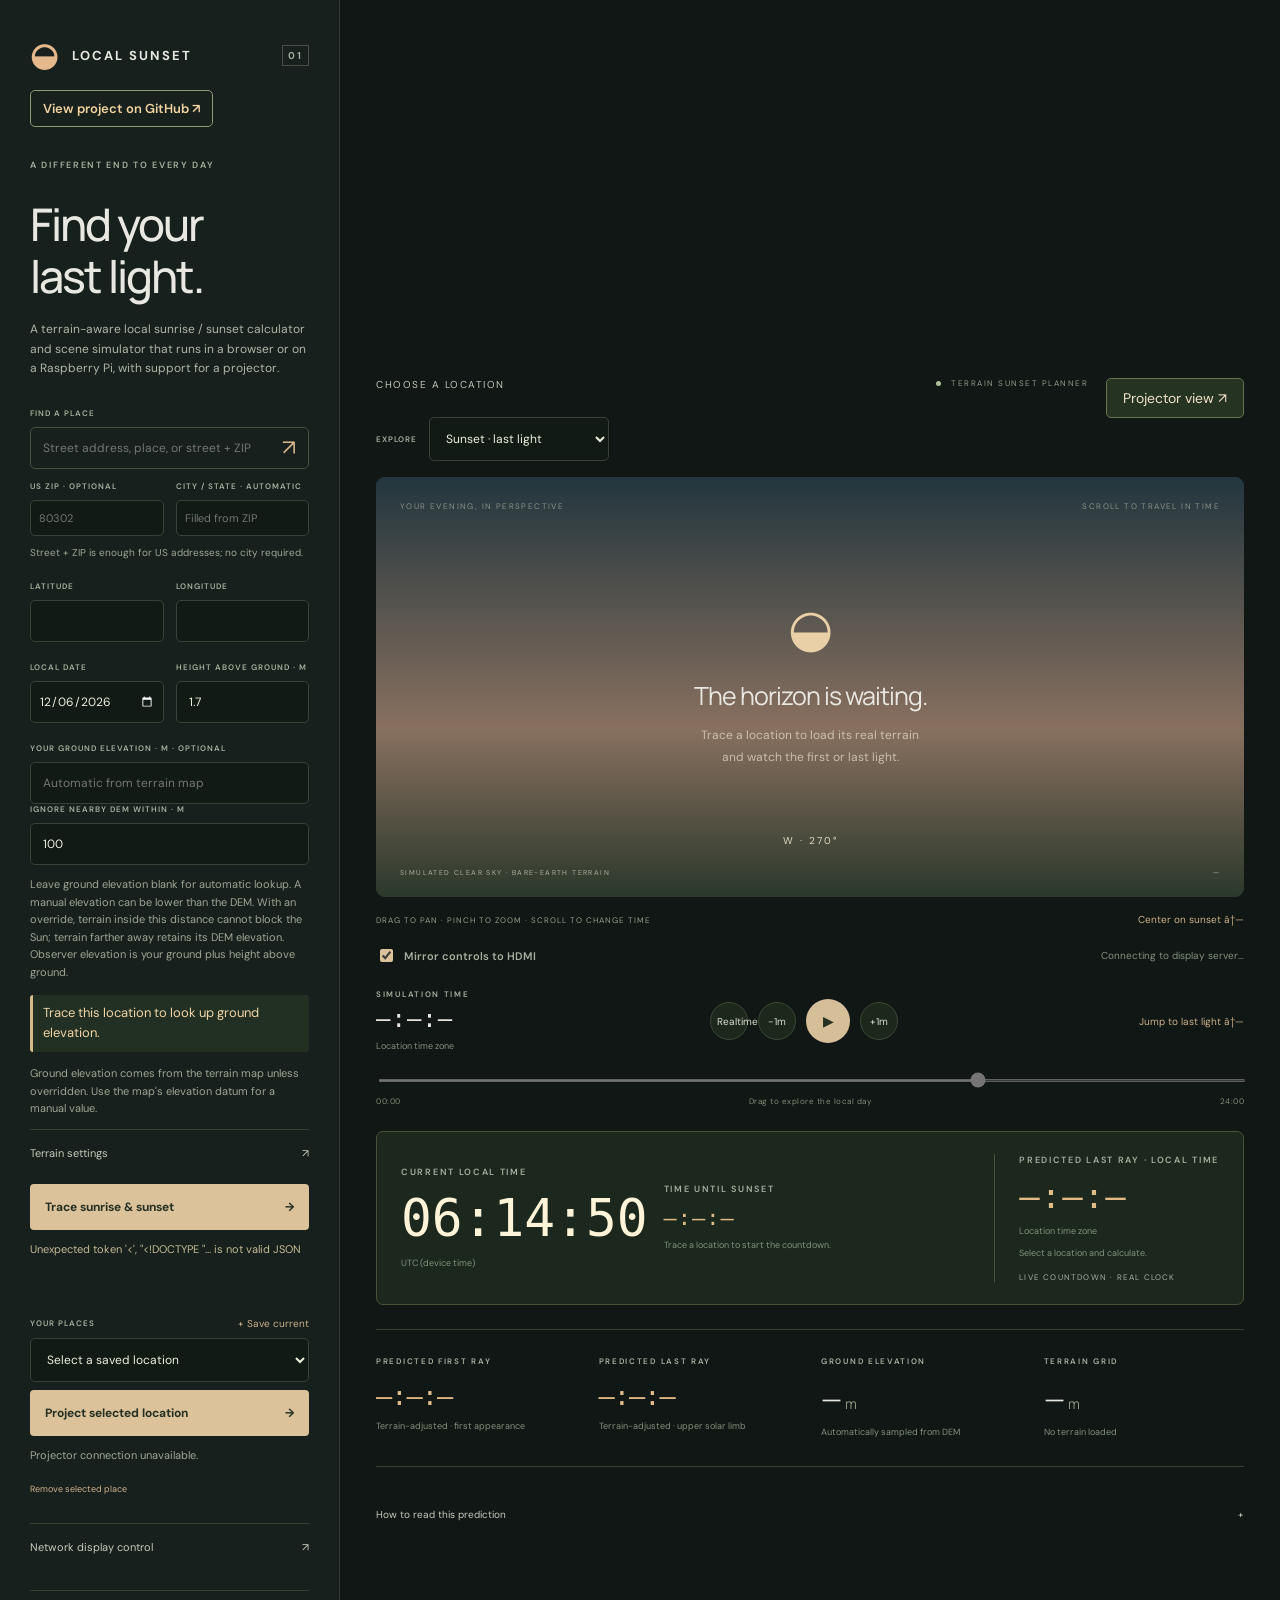
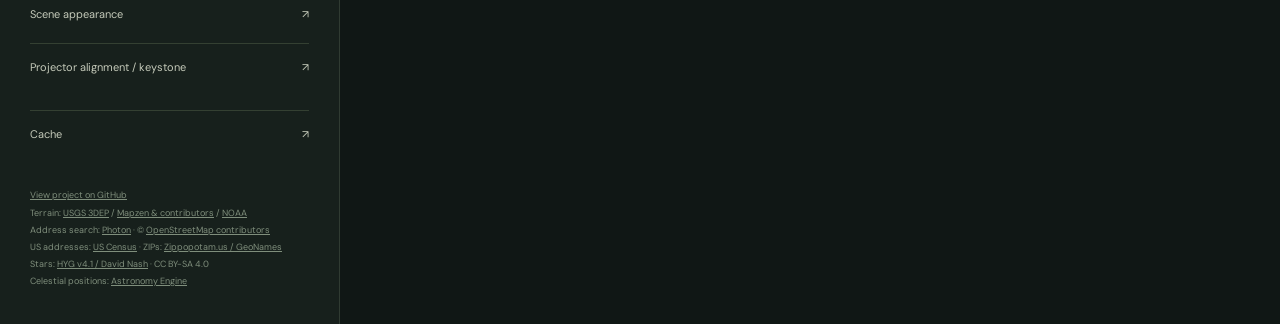
==== commit 218fe1f9: "Support manual ground elevation with a nearby DEM exclusion radius" ====
--- a/static/index.html
+++ b/static/index.html
@@ -9,7 +9,8 @@
  <form id="calculateForm">
  <div class="row"><div><label for="lat">LATITUDE</label><input id="lat" type="number" step="any" min="-90" max="90" value="" required></div><div><label for="lon">LONGITUDE</label><input id="lon" type="number" step="any" min="-180" max="180" value="" required></div></div>
  <div class="row"><div><label for="date">LOCAL DATE</label><input id="date" type="date" required></div><div><label for="height">HEIGHT ABOVE GROUND · M</label><input id="height" type="number" step="0.1" min="0" max="10000" value="1.7" required></div></div>
- <p id="groundLookup" class="hint elevation-lookup" role="status">Trace this location to look up ground elevation.</p><p class="hint">Ground elevation comes from the terrain map. Observer elevation includes your height above ground; both use the map's elevation datum.</p>
+ <label for="groundOverride">YOUR GROUND ELEVATION · M · OPTIONAL</label><input id="groundOverride" type="number" step="any" min="-12000" max="10000" placeholder="Automatic from terrain map"><label for="groundClearance">IGNORE NEARBY DEM WITHIN · M</label><input id="groundClearance" type="number" min="50" max="1000" step="any" value="100"><p class="hint">Leave ground elevation blank for automatic lookup. A manual elevation can be lower than the DEM. With an override, terrain inside this distance cannot block the Sun; terrain farther away retains its DEM elevation. Observer elevation is your ground plus height above ground.</p>
+ <p id="groundLookup" class="hint elevation-lookup" role="status">Trace this location to look up ground elevation.</p><p class="hint">Ground elevation comes from the terrain map unless overridden. Use the map's elevation datum for a manual value.</p>
  <details><summary>Terrain settings <span>↗</span></summary><label for="source">ELEVATION SOURCE</label><select id="source"><option value="auto">Automatic · USGS in the US</option><option value="global">Global · AWS Terrarium</option><option value="usgs">Prefer USGS · global fallback</option></select><div class="row"><div><label for="zoom">TERRAIN DETAIL</label><select id="zoom"><option value="10">Fast · ~120 m</option><option value="11" selected>Standard · ~60 m</option><option value="12">Fine · ~30 m</option><option value="13">High · ~15 m</option></select></div><div><label for="radius">RANGE · KM</label><input id="radius" type="number" min="5" max="200" value="60" required></div></div><p class="hint">Pixel spacing varies with latitude. Higher detail uses more time, memory, and disk. The source DEM may be coarser than the selected grid.</p></details>
  <button class="primary" id="calculate">Trace sunrise &amp; sunset <span>→</span></button>
  </form>
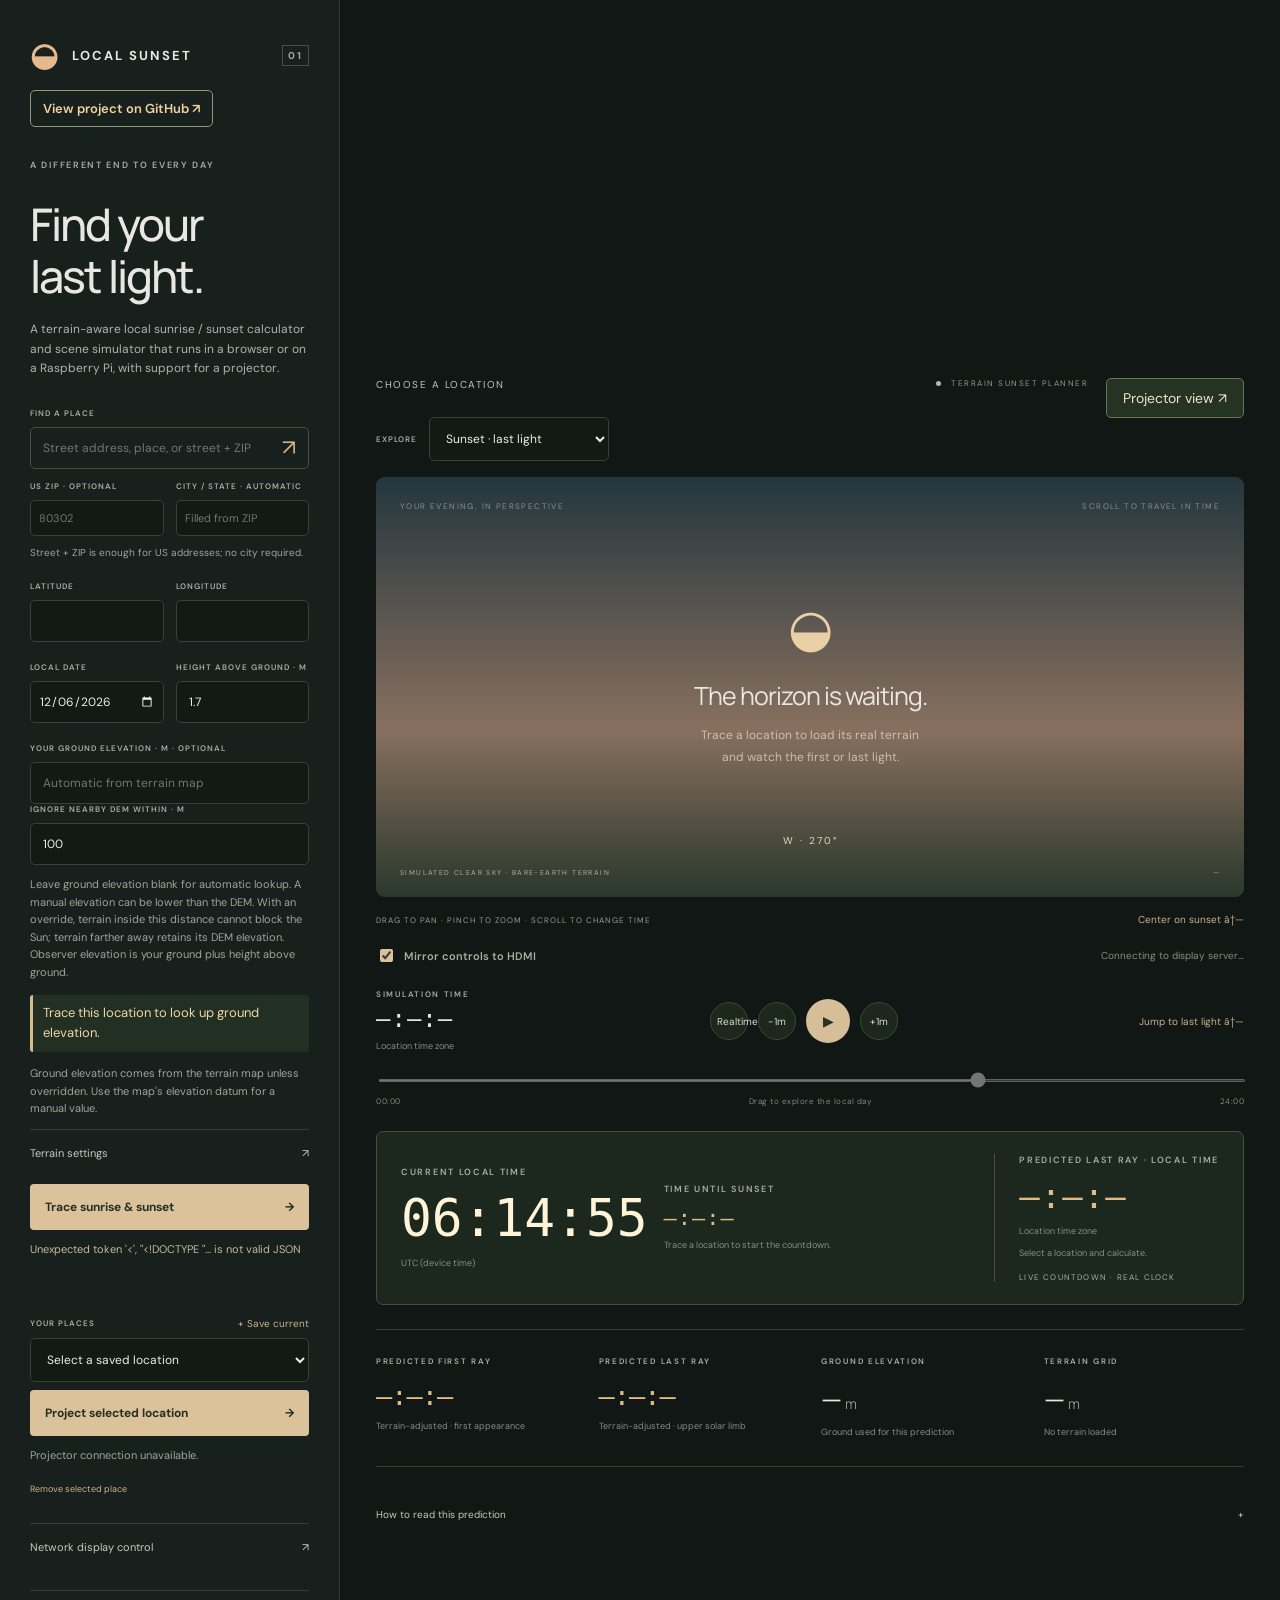
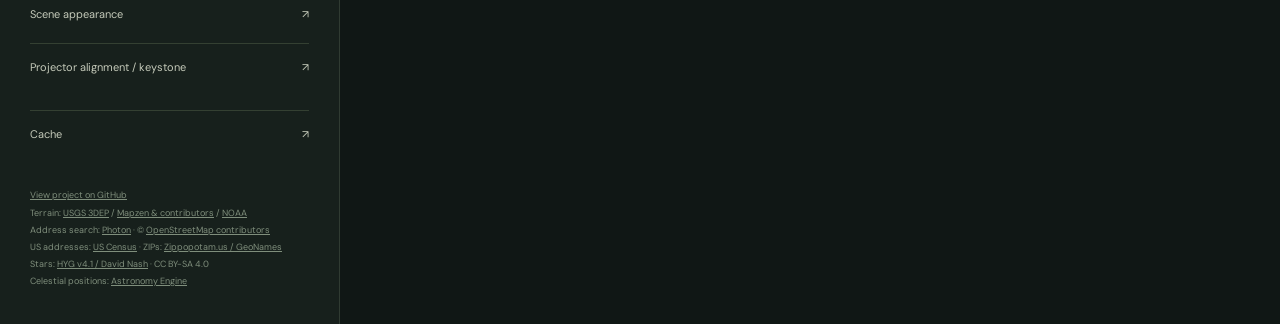
==== commit 45dc5bd3: "Clarify ground elevation label for manual overrides" ====
--- a/static/index.html
+++ b/static/index.html
@@ -30,7 +30,7 @@
  <div class="hdmi-sync"><label class="check-label"><input id="syncHDMI" type="checkbox" checked> Mirror controls to HDMI</label><small id="syncStatus">Connecting to display server…</small></div>
  <section class="transport"><div class="time-row"><div><span class="eyebrow" id="simulationModeLabel">SIMULATION TIME</span><div class="simulation-time" id="simTime">—:—:—</div><small id="zone">Location time zone</small></div><div class="play-controls"><button id="realtime" type="button" aria-pressed="false" title="Follow the current local time and clear-sky brightness">Realtime</button><button id="back" title="Back one minute">−1m</button><button id="play" title="Play or pause">▶</button><button id="forward" title="Forward one minute">+1m</button></div><button id="jump" class="text-button">Jump to last light ↗</button></div><input id="time" type="range" min="0" max="86400" value="60000" step="1" aria-label="Simulation time" disabled><div class="range-labels"><span id="rangeStart">00:00</span><span>Drag to explore the local day</span><span id="rangeEnd">24:00</span></div></section>
  <section class="countdown-panel" id="countdownPanel" aria-label="Local clock and solar event timer"><div class="current-local-clock"><span class="eyebrow">CURRENT LOCAL TIME</span><strong id="currentLocalTime" role="timer" aria-live="off">—:—:—</strong><small id="currentLocalZone">Selected location time zone</small></div><div class="relative-clock"><span class="eyebrow" id="countdownLabel">COUNTDOWN TO LOCAL SUNSET</span><strong id="countdown" role="timer" aria-live="off">—:—:—</strong><small id="countdownNote">Trace a location to start the countdown.</small></div><div class="last-ray-clock"><span class="eyebrow">PREDICTED LAST RAY · LOCAL TIME</span><strong id="lastRayTime">—:—:—</strong><small id="lastRayZone">Location time zone</small><small id="lastRayDate">Select a location and calculate.</small><span class="clock-label">LIVE COUNTDOWN · REAL CLOCK</span></div></section>
- <section class="metrics"><div class="hero-metric"><span class="eyebrow">PREDICTED FIRST RAY</span><strong id="sunrise">—:—:—</strong><small id="sunriseDate">Terrain-adjusted · first appearance</small></div><div class="hero-metric"><span class="eyebrow">PREDICTED LAST RAY</span><strong id="sunset">—:—:—</strong><small id="sunsetDate">Terrain-adjusted · upper solar limb</small></div><div><span class="eyebrow">GROUND ELEVATION</span><strong id="ground">— <em>m</em></strong><small>Automatically sampled from DEM</small></div><div><span class="eyebrow">TERRAIN GRID</span><strong id="resolution">— <em>m</em></strong><small id="sources">No terrain loaded</small></div></section>
+ <section class="metrics"><div class="hero-metric"><span class="eyebrow">PREDICTED FIRST RAY</span><strong id="sunrise">—:—:—</strong><small id="sunriseDate">Terrain-adjusted · first appearance</small></div><div class="hero-metric"><span class="eyebrow">PREDICTED LAST RAY</span><strong id="sunset">—:—:—</strong><small id="sunsetDate">Terrain-adjusted · upper solar limb</small></div><div><span class="eyebrow">GROUND ELEVATION</span><strong id="ground">— <em>m</em></strong><small>Ground used for this prediction</small></div><div><span class="eyebrow">TERRAIN GRID</span><strong id="resolution">— <em>m</em></strong><small id="sources">No terrain loaded</small></div></section>
  <details class="method"><summary>How to read this prediction <span>+</span></summary><p>Times include the full solar disk, Earth curvature, topocentric solar position, standard atmospheric refraction, and a sampled terrain horizon. Sunrise is the first appearance and sunset is the last disappearance of the selected local day; the Sun can disappear and reappear behind ridges.</p><p><b>A second on the clock is not a promise of second-level accuracy.</b> Clouds, variable refraction, trees, buildings, DEM errors, and narrow ridges can change the observed sunset. This is a terrain and clear-sky simulation, not a photograph or live weather forecast. Polar terrain uses a NOAA mosaic; a local GeoTIFF can override online data.</p><ul id="assumptions"></ul><div id="events"></div></details>
 <div class="projector-tools"><button id="projectorSkyOnly" type="button">Sky only</button><button id="projectorLive" type="button" aria-pressed="false">Realtime</button><button id="projectorFullscreen" type="button">Fullscreen</button><button id="projectorExit" type="button">Exit projector</button></div>
  <section class="projector-hud" aria-label="Projector event display"><div class="projection-countdown"><span>CURRENT LOCAL TIME</span><strong id="projectionCurrentTime" role="timer" aria-live="off">—:—:—</strong><small id="projectionCurrentZone">Selected location time zone</small><div class="projection-relative"><span id="projectionCountdownLabel">UNTIL SUNSET</span><strong id="projectionCountdown">—:—:—</strong><small id="projectionNote">Calculate a location to start.</small></div></div><div><span>FIRST LIGHT · LOCAL</span><strong id="projectionSunrise">—:—:—</strong></div><div><span>LAST RAY · LOCAL</span><strong id="projectionSunset">—:—:—</strong></div><div class="projection-footer"><span id="projectionDateZone">Choose a location and date</span><span id="projectionClock">SIMULATED SKY</span></div><p id="projectionStatus" role="status"></p></section>
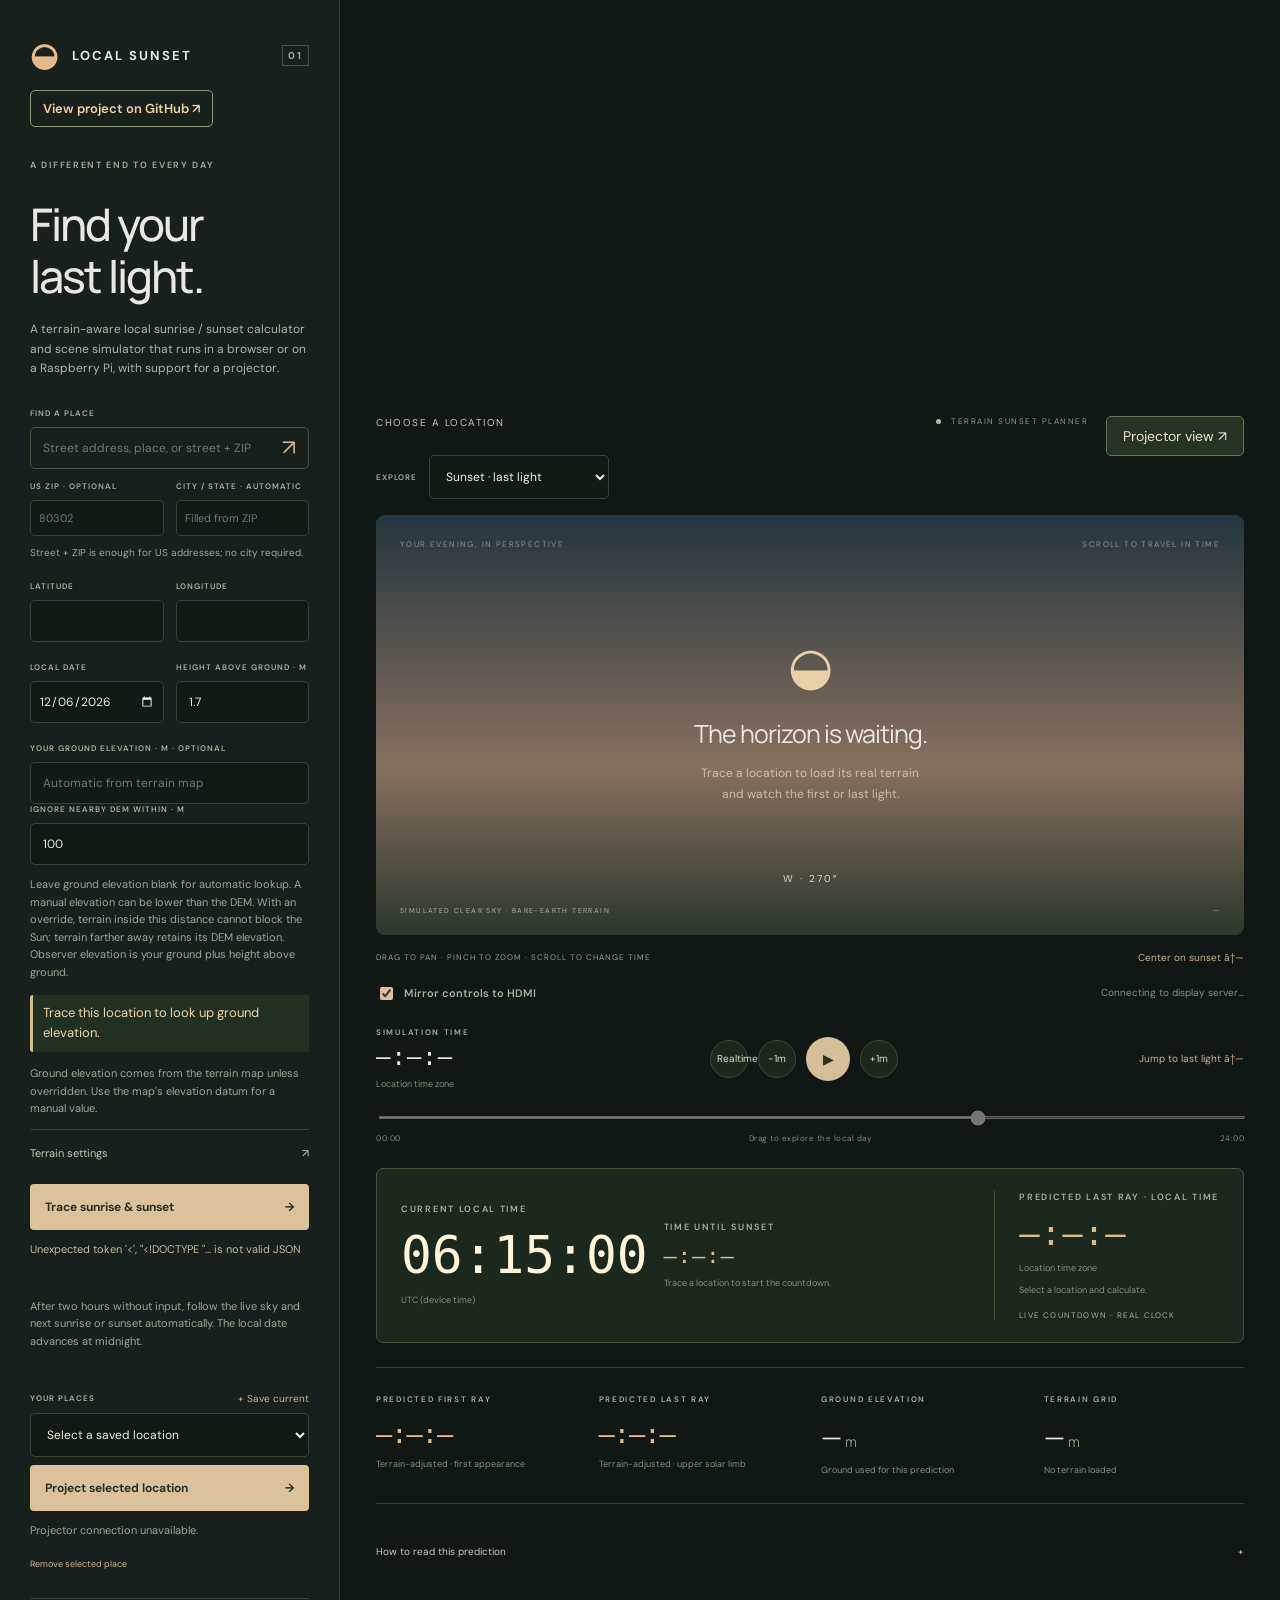
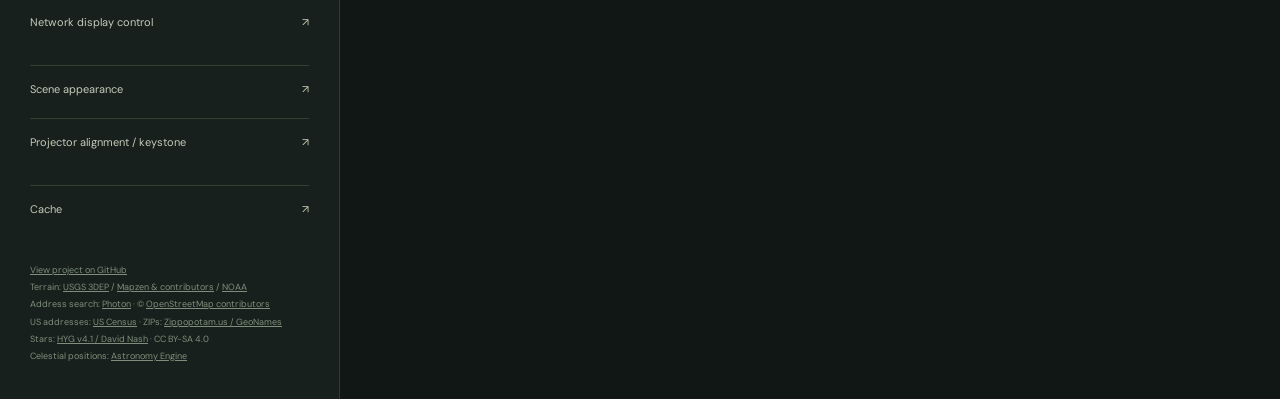
==== commit 737b8809: "Follow realtime and the next solar event after two hours idle" ====
--- a/static/index.html
+++ b/static/index.html
@@ -14,7 +14,7 @@
  <details><summary>Terrain settings <span>↗</span></summary><label for="source">ELEVATION SOURCE</label><select id="source"><option value="auto">Automatic · USGS in the US</option><option value="global">Global · AWS Terrarium</option><option value="usgs">Prefer USGS · global fallback</option></select><div class="row"><div><label for="zoom">TERRAIN DETAIL</label><select id="zoom"><option value="10">Fast · ~120 m</option><option value="11" selected>Standard · ~60 m</option><option value="12">Fine · ~30 m</option><option value="13">High · ~15 m</option></select></div><div><label for="radius">RANGE · KM</label><input id="radius" type="number" min="5" max="200" value="60" required></div></div><p class="hint">Pixel spacing varies with latitude. Higher detail uses more time, memory, and disk. The source DEM may be coarser than the selected grid.</p></details>
  <button class="primary" id="calculate">Trace sunrise &amp; sunset <span>→</span></button>
  </form>
- <p id="status" role="status">Choose a place to trace its terrain horizon.</p>
+ <p id="status" role="status">Choose a place to trace its terrain horizon.</p><p class="hint">After two hours without input, follow the live sky and next sunrise or sunset automatically. The local date advances at midnight.</p>
  <div class="saved-heading"><label for="saved">YOUR PLACES</label><button id="save" class="text-button">+ Save current</button></div><select id="saved"><option value="">Select a saved location</option></select><button id="projectLocation" class="primary" type="button">Project selected location <span>→</span></button><p id="projectionLocation" class="hint" role="status">Projector target: loading…</p><button id="remove" class="text-button">Remove selected place</button>
  <details class="network-settings"><summary>Network display control <span>↗</span></summary><p class="hint">Apply this location and terrain settings to connected projector/kiosk screens.</p><label for="remoteEvent">DISPLAY EVENT</label><select id="remoteEvent"><option value="sunset">Sunset</option><option value="sunrise">Sunrise</option></select><label class="check-label"><input id="remoteToday" type="checkbox" checked> Follow today's local date</label><label class="check-label"><input id="remoteLive" type="checkbox" checked> Live sky (today only)</label><label class="check-label"><input id="remoteProjector" type="checkbox" checked> Projector layout</label><button id="loadDisplayConfig" class="text-button" type="button">Load current display settings</button><button id="applyDisplay" class="primary" type="button">Apply to display <span>→</span></button><p id="remoteStatus" role="status" class="hint">Remote access: launch with --network after setting a password.</p></details>
  <details class="network-settings scene-settings"><summary>Scene appearance <span>↗</span></summary><label class="check-label"><input id="sceneSkyLabels" type="checkbox"> Star and planet names</label><label class="check-label"><input id="sceneClock12" type="checkbox"> 12-hour time (AM/PM)</label><label class="check-label"><input id="sceneSkyOnly" type="checkbox"> Sky only — realtime, no text on projector</label><p class="hint">Hide all clocks, labels and controls on the projector. Uncheck here to restore them, or press Escape on the projector keyboard.</p><label class="check-label"><input id="sceneRays" type="checkbox" checked> Photo-style sun glow and rays</label><label for="sceneStrength">SUN GLOW <output id="sceneStrengthValue">65%</output></label><input id="sceneStrength" type="range" min="0" max="100" step="1" value="65"><label class="check-label"><input id="sceneTrees" type="checkbox"> Illustrative trees (optional)</label><p class="hint">Generic decorative vegetation; off by default. No photographed or location-specific landmarks. Event times remain terrain-only.</p><p class="hint" id="sceneStyleStatus" role="status">Loading scene appearance...</p></details>
@@ -34,4 +34,4 @@
  <details class="method"><summary>How to read this prediction <span>+</span></summary><p>Times include the full solar disk, Earth curvature, topocentric solar position, standard atmospheric refraction, and a sampled terrain horizon. Sunrise is the first appearance and sunset is the last disappearance of the selected local day; the Sun can disappear and reappear behind ridges.</p><p><b>A second on the clock is not a promise of second-level accuracy.</b> Clouds, variable refraction, trees, buildings, DEM errors, and narrow ridges can change the observed sunset. This is a terrain and clear-sky simulation, not a photograph or live weather forecast. Polar terrain uses a NOAA mosaic; a local GeoTIFF can override online data.</p><ul id="assumptions"></ul><div id="events"></div></details>
 <div class="projector-tools"><button id="projectorSkyOnly" type="button">Sky only</button><button id="projectorLive" type="button" aria-pressed="false">Realtime</button><button id="projectorFullscreen" type="button">Fullscreen</button><button id="projectorExit" type="button">Exit projector</button></div>
  <section class="projector-hud" aria-label="Projector event display"><div class="projection-countdown"><span>CURRENT LOCAL TIME</span><strong id="projectionCurrentTime" role="timer" aria-live="off">—:—:—</strong><small id="projectionCurrentZone">Selected location time zone</small><div class="projection-relative"><span id="projectionCountdownLabel">UNTIL SUNSET</span><strong id="projectionCountdown">—:—:—</strong><small id="projectionNote">Calculate a location to start.</small></div></div><div><span>FIRST LIGHT · LOCAL</span><strong id="projectionSunrise">—:—:—</strong></div><div><span>LAST RAY · LOCAL</span><strong id="projectionSunset">—:—:—</strong></div><div class="projection-footer"><span id="projectionDateZone">Choose a location and date</span><span id="projectionClock">SIMULATED SKY</span></div><p id="projectionStatus" role="status"></p></section>
-</main><script src="/static/countdown.js"></script><script src="/static/vendor/astronomy.browser.min.js"></script><script src="/static/star-catalog.js"></script><script src="/static/celestial-sky.js"></script><script src="/static/scene-effects.js"></script><script src="/static/app.js"></script><script src="/static/keystone.js"></script><script src="/static/cache-controls.js"></script></body></html>
+</main><script src="/static/countdown.js"></script><script src="/static/vendor/astronomy.browser.min.js"></script><script src="/static/star-catalog.js"></script><script src="/static/celestial-sky.js"></script><script src="/static/scene-effects.js"></script><script src="/static/app.js"></script><script src="/static/keystone.js"></script><script src="/static/cache-controls.js"></script><script src="/static/idle-mode.js"></script></body></html>
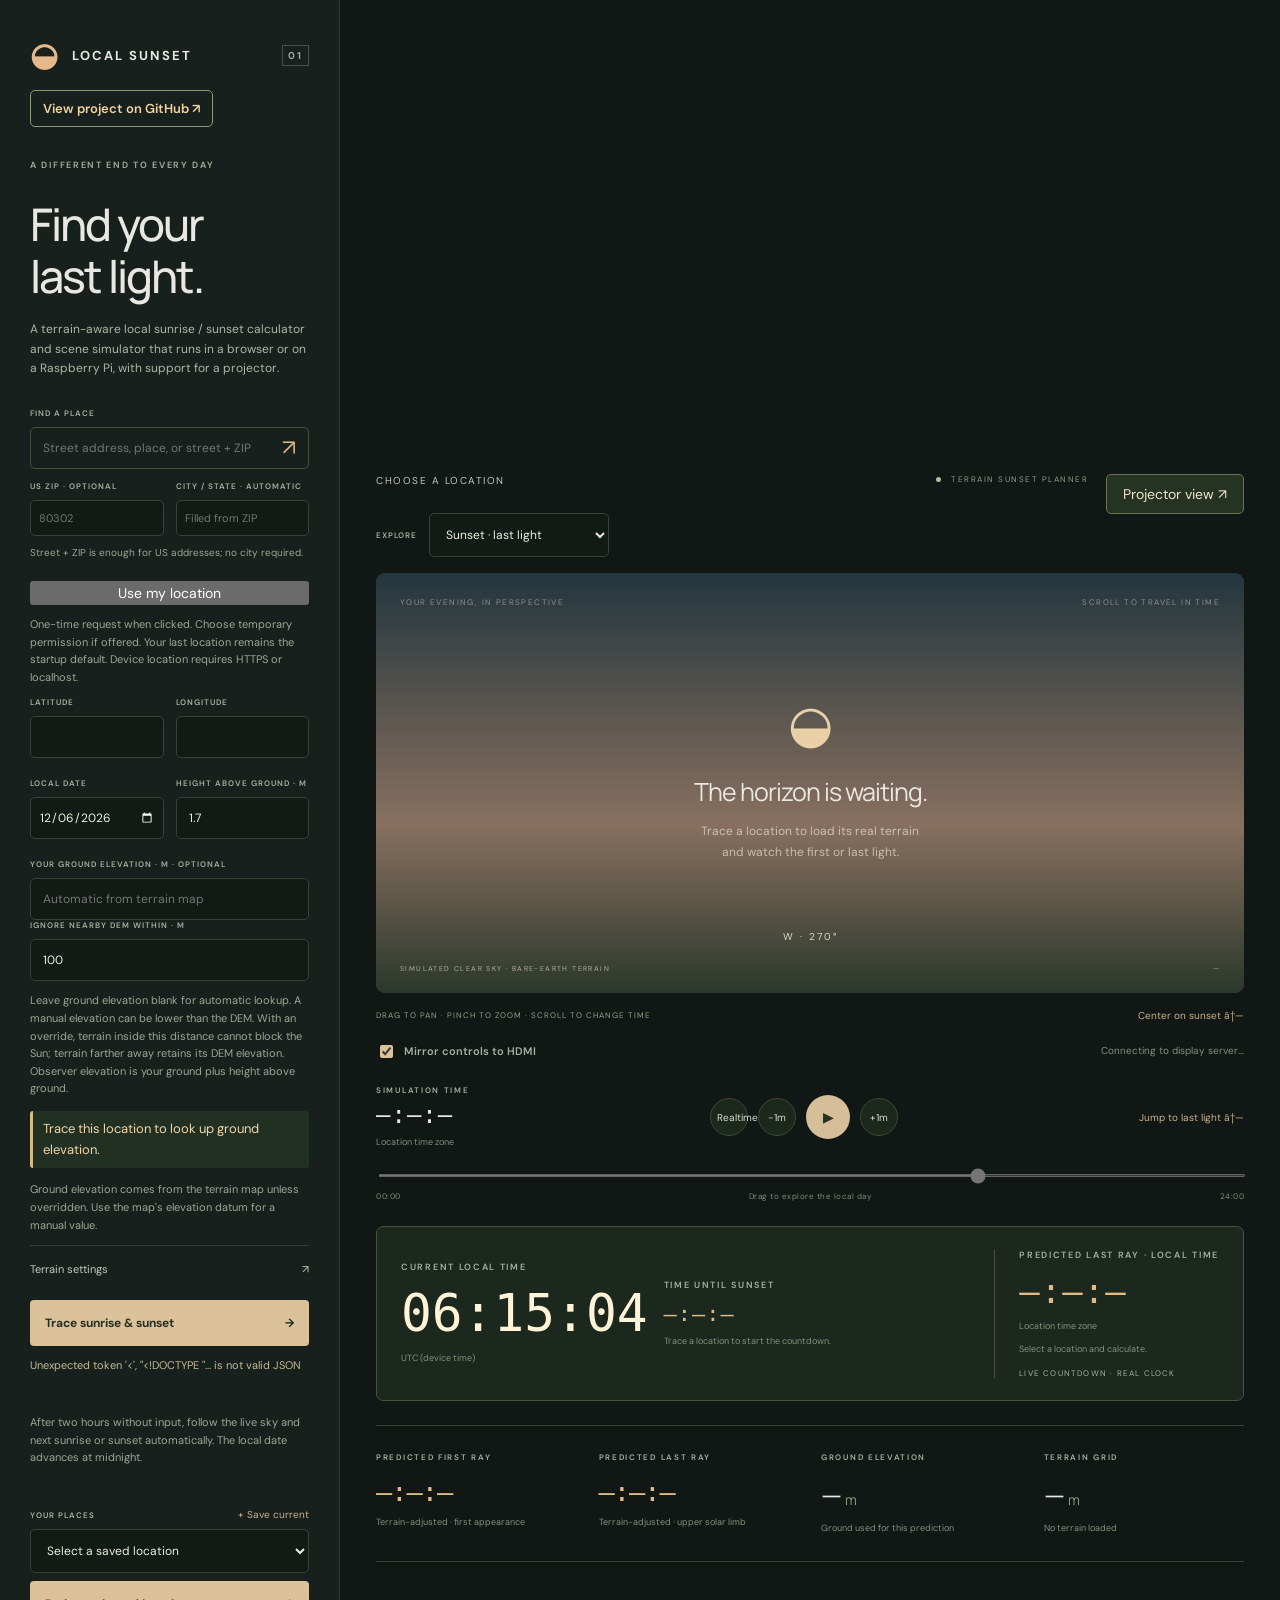
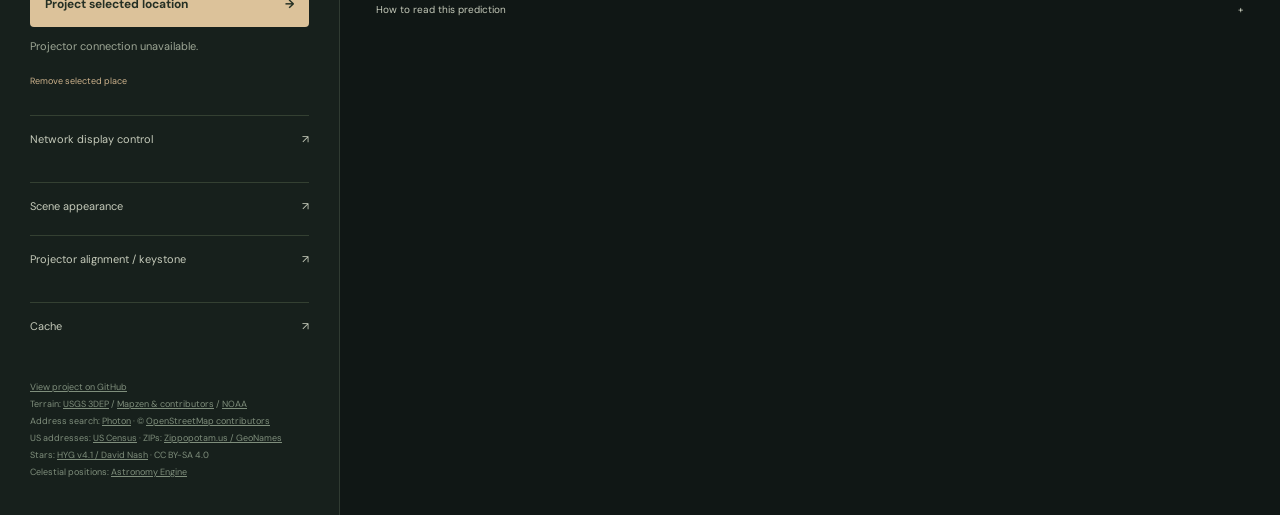
==== commit 994583f8: "Add on-demand high-accuracy device location selection" ====
--- a/static/index.html
+++ b/static/index.html
@@ -5,7 +5,7 @@
  <div class="brand"><span class="brand-icon">◒</span> LOCAL SUNSET <span class="version">01</span></div>
  <a class="project-source" href="https://github.com/jon0x0/LocalSunset">View project on GitHub ↗</a>
  <p class="eyebrow">A DIFFERENT END TO EVERY DAY</p><h1>Find your <br>last light.</h1><p class="intro">A terrain-aware local sunrise / sunset calculator and scene simulator that runs in a browser or on a Raspberry Pi, with support for a projector.</p>
- <form id="searchForm"><label for="search">FIND A PLACE</label><div class="searchbox"><input id="search" placeholder="Street address, place, or street + ZIP" minlength="3" required><button title="Search places">↗</button></div><div class="row postal-row"><div><label for="zip">US ZIP · OPTIONAL</label><input id="zip" inputmode="numeric" autocomplete="postal-code" placeholder="80302" maxlength="10" pattern="[0-9]{5}(-[0-9]{4})?"></div><div><label for="zipCity">CITY / STATE · AUTOMATIC</label><input id="zipCity" placeholder="Filled from ZIP" readonly aria-describedby="zipHint"></div></div><p id="zipHint" class="hint">Street + ZIP is enough for US addresses; no city required.</p></form><div id="results"></div>
+ <form id="searchForm"><label for="search">FIND A PLACE</label><div class="searchbox"><input id="search" placeholder="Street address, place, or street + ZIP" minlength="3" required><button title="Search places">↗</button></div><div class="row postal-row"><div><label for="zip">US ZIP · OPTIONAL</label><input id="zip" inputmode="numeric" autocomplete="postal-code" placeholder="80302" maxlength="10" pattern="[0-9]{5}(-[0-9]{4})?"></div><div><label for="zipCity">CITY / STATE · AUTOMATIC</label><input id="zipCity" placeholder="Filled from ZIP" readonly aria-describedby="zipHint"></div></div><p id="zipHint" class="hint">Street + ZIP is enough for US addresses; no city required.</p></form><div id="results"></div><button id="useLocation" type="button" aria-describedby="locationHint">Use my location</button><p id="locationHint" class="hint" role="status">One-time request when clicked. Choose temporary permission if offered. Your last location remains the startup default. Device location requires HTTPS or localhost.</p>
  <form id="calculateForm">
  <div class="row"><div><label for="lat">LATITUDE</label><input id="lat" type="number" step="any" min="-90" max="90" value="" required></div><div><label for="lon">LONGITUDE</label><input id="lon" type="number" step="any" min="-180" max="180" value="" required></div></div>
  <div class="row"><div><label for="date">LOCAL DATE</label><input id="date" type="date" required></div><div><label for="height">HEIGHT ABOVE GROUND · M</label><input id="height" type="number" step="0.1" min="0" max="10000" value="1.7" required></div></div>
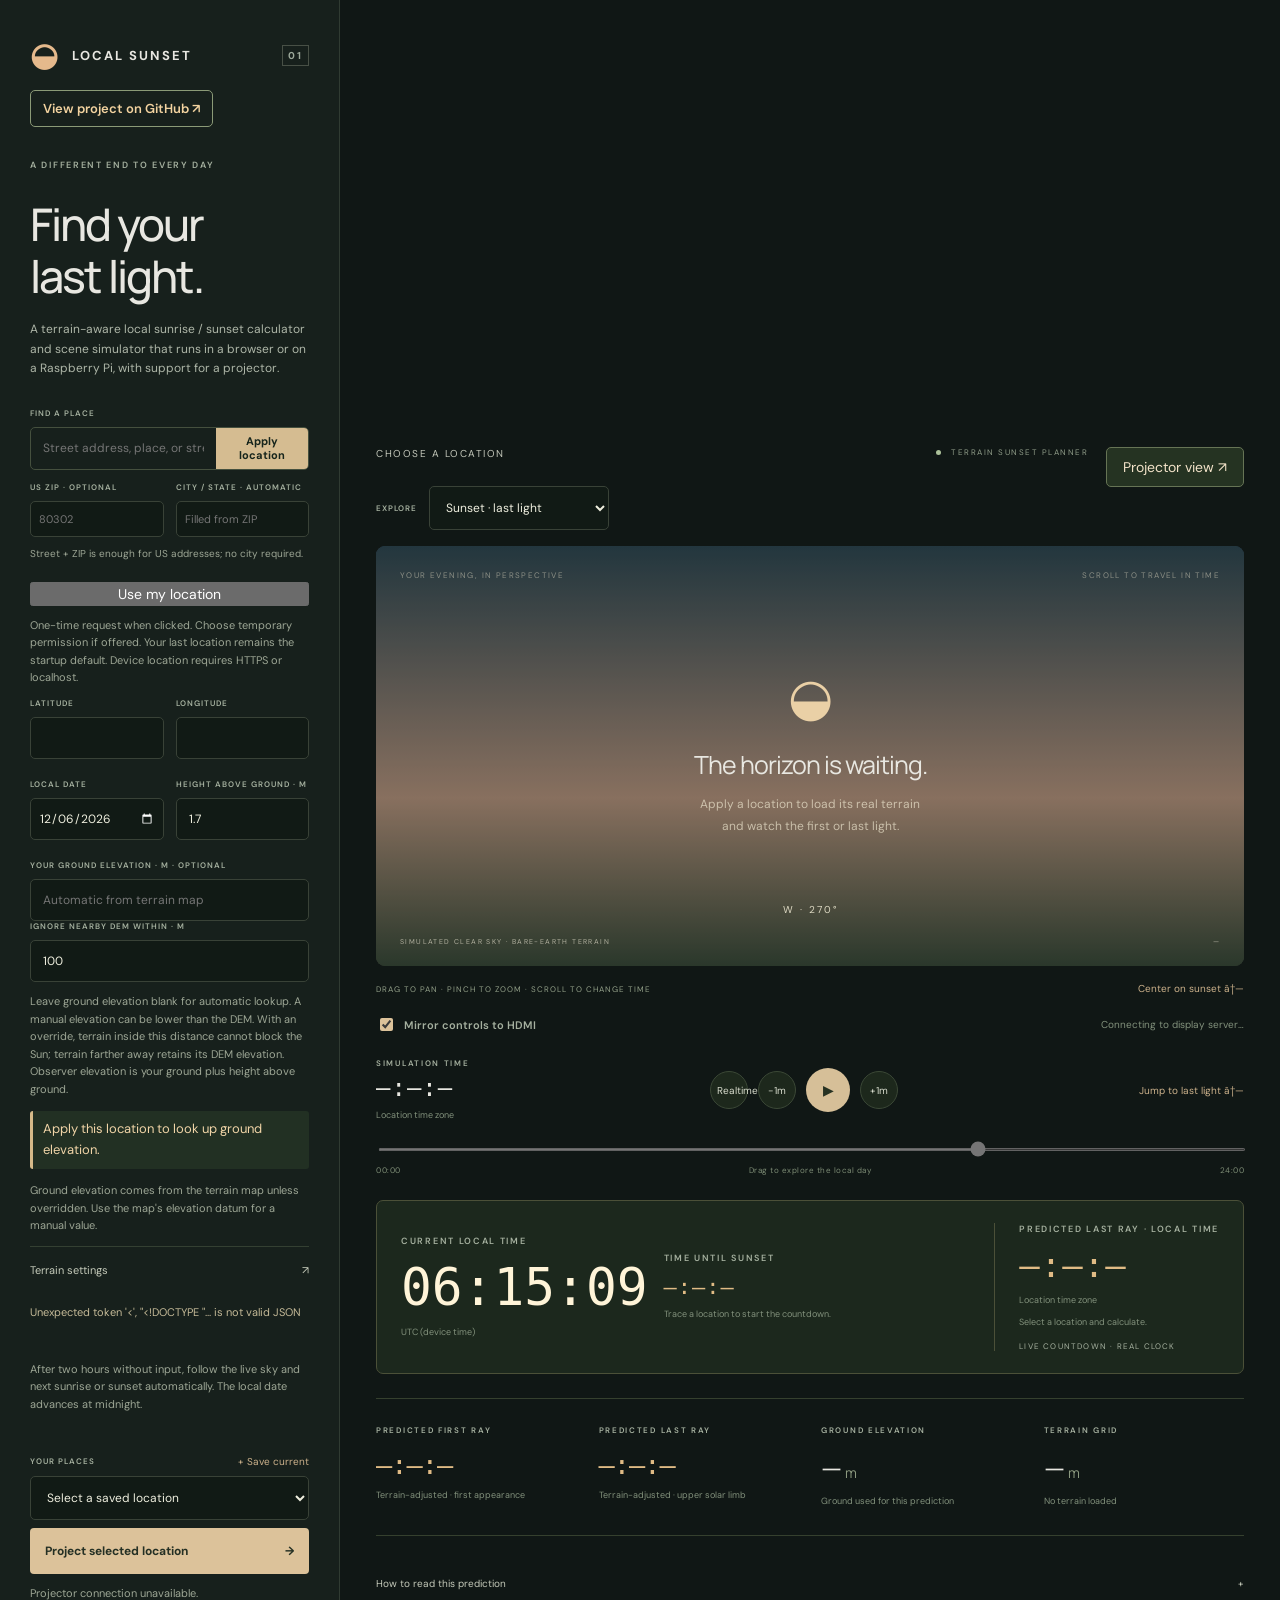
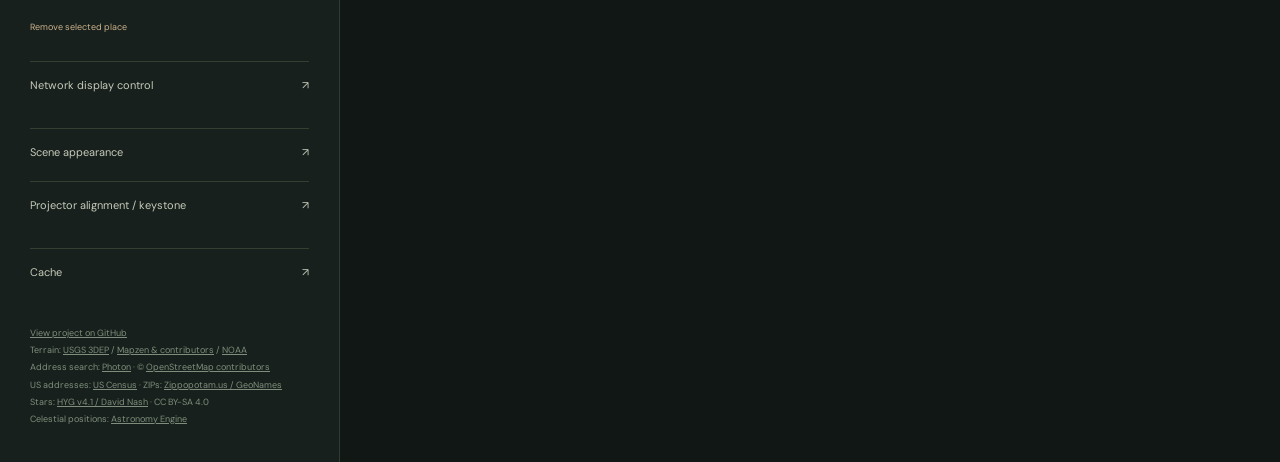
==== commit cc1369df: "Add continuous time scrubbing and simplify location and forecast controls" ====
--- a/static/index.html
+++ b/static/index.html
@@ -5,16 +5,15 @@
  <div class="brand"><span class="brand-icon">◒</span> LOCAL SUNSET <span class="version">01</span></div>
  <a class="project-source" href="https://github.com/jon0x0/LocalSunset">View project on GitHub ↗</a>
  <p class="eyebrow">A DIFFERENT END TO EVERY DAY</p><h1>Find your <br>last light.</h1><p class="intro">A terrain-aware local sunrise / sunset calculator and scene simulator that runs in a browser or on a Raspberry Pi, with support for a projector.</p>
- <form id="searchForm"><label for="search">FIND A PLACE</label><div class="searchbox"><input id="search" placeholder="Street address, place, or street + ZIP" minlength="3" required><button title="Search places">↗</button></div><div class="row postal-row"><div><label for="zip">US ZIP · OPTIONAL</label><input id="zip" inputmode="numeric" autocomplete="postal-code" placeholder="80302" maxlength="10" pattern="[0-9]{5}(-[0-9]{4})?"></div><div><label for="zipCity">CITY / STATE · AUTOMATIC</label><input id="zipCity" placeholder="Filled from ZIP" readonly aria-describedby="zipHint"></div></div><p id="zipHint" class="hint">Street + ZIP is enough for US addresses; no city required.</p></form><div id="results"></div><button id="useLocation" type="button" aria-describedby="locationHint">Use my location</button><p id="locationHint" class="hint" role="status">One-time request when clicked. Choose temporary permission if offered. Your last location remains the startup default. Device location requires HTTPS or localhost.</p>
+ <form id="searchForm"><label for="search">FIND A PLACE</label><div class="searchbox"><input id="search" placeholder="Street address, place, or street + ZIP" minlength="3" required><button id="calculate" type="button" class="apply-location" title="Apply location and update predictions using cached terrain where available">Apply location</button></div><div class="row postal-row"><div><label for="zip">US ZIP · OPTIONAL</label><input id="zip" inputmode="numeric" autocomplete="postal-code" placeholder="80302" maxlength="10" pattern="[0-9]{5}(-[0-9]{4})?"></div><div><label for="zipCity">CITY / STATE · AUTOMATIC</label><input id="zipCity" placeholder="Filled from ZIP" readonly aria-describedby="zipHint"></div></div><p id="zipHint" class="hint">Street + ZIP is enough for US addresses; no city required.</p></form><div id="results"></div><button id="useLocation" type="button" aria-describedby="locationHint">Use my location</button><p id="locationHint" class="hint" role="status">One-time request when clicked. Choose temporary permission if offered. Your last location remains the startup default. Device location requires HTTPS or localhost.</p>
  <form id="calculateForm">
  <div class="row"><div><label for="lat">LATITUDE</label><input id="lat" type="number" step="any" min="-90" max="90" value="" required></div><div><label for="lon">LONGITUDE</label><input id="lon" type="number" step="any" min="-180" max="180" value="" required></div></div>
  <div class="row"><div><label for="date">LOCAL DATE</label><input id="date" type="date" required></div><div><label for="height">HEIGHT ABOVE GROUND · M</label><input id="height" type="number" step="0.1" min="0" max="10000" value="1.7" required></div></div>
  <label for="groundOverride">YOUR GROUND ELEVATION · M · OPTIONAL</label><input id="groundOverride" type="number" step="any" min="-12000" max="10000" placeholder="Automatic from terrain map"><label for="groundClearance">IGNORE NEARBY DEM WITHIN · M</label><input id="groundClearance" type="number" min="50" max="1000" step="any" value="100"><p class="hint">Leave ground elevation blank for automatic lookup. A manual elevation can be lower than the DEM. With an override, terrain inside this distance cannot block the Sun; terrain farther away retains its DEM elevation. Observer elevation is your ground plus height above ground.</p>
- <p id="groundLookup" class="hint elevation-lookup" role="status">Trace this location to look up ground elevation.</p><p class="hint">Ground elevation comes from the terrain map unless overridden. Use the map's elevation datum for a manual value.</p>
+ <p id="groundLookup" class="hint elevation-lookup" role="status">Apply this location to look up ground elevation.</p><p class="hint">Ground elevation comes from the terrain map unless overridden. Use the map's elevation datum for a manual value.</p>
  <details><summary>Terrain settings <span>↗</span></summary><label for="source">ELEVATION SOURCE</label><select id="source"><option value="auto">Automatic · USGS in the US</option><option value="global">Global · AWS Terrarium</option><option value="usgs">Prefer USGS · global fallback</option></select><div class="row"><div><label for="zoom">TERRAIN DETAIL</label><select id="zoom"><option value="10">Fast · ~120 m</option><option value="11" selected>Standard · ~60 m</option><option value="12">Fine · ~30 m</option><option value="13">High · ~15 m</option></select></div><div><label for="radius">RANGE · KM</label><input id="radius" type="number" min="5" max="200" value="60" required></div></div><p class="hint">Pixel spacing varies with latitude. Higher detail uses more time, memory, and disk. The source DEM may be coarser than the selected grid.</p></details>
- <button class="primary" id="calculate">Trace sunrise &amp; sunset <span>→</span></button>
  </form>
- <p id="status" role="status">Choose a place to trace its terrain horizon.</p><p class="hint">After two hours without input, follow the live sky and next sunrise or sunset automatically. The local date advances at midnight.</p>
+ <p id="status" role="status">Choose a place and apply it to load its terrain horizon.</p><p class="hint">After two hours without input, follow the live sky and next sunrise or sunset automatically. The local date advances at midnight.</p>
  <div class="saved-heading"><label for="saved">YOUR PLACES</label><button id="save" class="text-button">+ Save current</button></div><select id="saved"><option value="">Select a saved location</option></select><button id="projectLocation" class="primary" type="button">Project selected location <span>→</span></button><p id="projectionLocation" class="hint" role="status">Projector target: loading…</p><button id="remove" class="text-button">Remove selected place</button>
  <details class="network-settings"><summary>Network display control <span>↗</span></summary><p class="hint">Apply this location and terrain settings to connected projector/kiosk screens.</p><label for="remoteEvent">DISPLAY EVENT</label><select id="remoteEvent"><option value="sunset">Sunset</option><option value="sunrise">Sunrise</option></select><label class="check-label"><input id="remoteToday" type="checkbox" checked> Follow today's local date</label><label class="check-label"><input id="remoteLive" type="checkbox" checked> Live sky (today only)</label><label class="check-label"><input id="remoteProjector" type="checkbox" checked> Projector layout</label><button id="loadDisplayConfig" class="text-button" type="button">Load current display settings</button><button id="applyDisplay" class="primary" type="button">Apply to display <span>→</span></button><p id="remoteStatus" role="status" class="hint">Remote access: launch with --network after setting a password.</p></details>
  <details class="network-settings scene-settings"><summary>Scene appearance <span>↗</span></summary><label class="check-label"><input id="sceneSkyLabels" type="checkbox"> Star and planet names</label><label class="check-label"><input id="sceneClock12" type="checkbox"> 12-hour time (AM/PM)</label><label class="check-label"><input id="sceneSkyOnly" type="checkbox"> Sky only — realtime, no text on projector</label><p class="hint">Hide all clocks, labels and controls on the projector. Uncheck here to restore them, or press Escape on the projector keyboard.</p><label class="check-label"><input id="sceneRays" type="checkbox" checked> Photo-style sun glow and rays</label><label for="sceneStrength">SUN GLOW <output id="sceneStrengthValue">65%</output></label><input id="sceneStrength" type="range" min="0" max="100" step="1" value="65"><label class="check-label"><input id="sceneTrees" type="checkbox"> Illustrative trees (optional)</label><p class="hint">Generic decorative vegetation; off by default. No photographed or location-specific landmarks. Event times remain terrain-only.</p><p class="hint" id="sceneStyleStatus" role="status">Loading scene appearance...</p></details>
@@ -25,11 +24,11 @@
 <main>
  <button id="projectorToggle" class="projector-launch" type="button">Projector view ↗</button><header><span id="placeTitle">CHOOSE A LOCATION</span><span class="live-label"><i></i> TERRAIN SUNSET PLANNER</span></header>
  <div class="event-controls"><label for="eventMode">EXPLORE</label><select id="eventMode"><option value="sunset">Sunset · last light</option><option value="sunrise">Sunrise · first light</option></select></div>
- <section class="scene"><canvas id="view" tabindex="0" aria-label="Terrain panorama. Drag left or right to pan 360 degrees. Arrow keys pan; Home centers the selected solar event. Pinch to change field of view. Scroll changes time."></canvas><div id="terrainProgress" role="status" aria-live="polite" aria-atomic="true" hidden></div><div class="scene-top"><span id="viewLabel">YOUR EVENING, IN PERSPECTIVE</span><span>SCROLL TO TRAVEL IN TIME</span></div><div id="placeholder"><span>◒</span><h2>The horizon is waiting.</h2><p>Trace a location to load its real terrain<br>and watch the first or last light.</p></div><div class="compass" id="compass">W · 270°</div><div class="scene-bottom"><span>SIMULATED CLEAR SKY · BARE-EARTH TERRAIN</span><span id="sunPosition">—</span></div></section>
+ <section class="scene"><canvas id="view" tabindex="0" aria-label="Terrain panorama. Drag left or right to pan 360 degrees. Arrow keys pan; Home centers the selected solar event. Pinch to change field of view. Scroll changes time."></canvas><div id="terrainProgress" role="status" aria-live="polite" aria-atomic="true" hidden></div><div class="scene-top"><span id="viewLabel">YOUR EVENING, IN PERSPECTIVE</span><span>SCROLL TO TRAVEL IN TIME</span></div><div id="placeholder"><span>◒</span><h2>The horizon is waiting.</h2><p>Apply a location to load its real terrain<br>and watch the first or last light.</p></div><div class="compass" id="compass">W · 270°</div><div class="scene-bottom"><span>SIMULATED CLEAR SKY · BARE-EARTH TERRAIN</span><span id="sunPosition">—</span></div></section>
  <div class="view-tools"><span>DRAG TO PAN · PINCH TO ZOOM · SCROLL TO CHANGE TIME</span><button id="centerSunset" class="text-button" type="button" title="Center the view on the predicted sunset direction">Center on sunset ↗</button></div>
  <div class="hdmi-sync"><label class="check-label"><input id="syncHDMI" type="checkbox" checked> Mirror controls to HDMI</label><small id="syncStatus">Connecting to display server…</small></div>
  <section class="transport"><div class="time-row"><div><span class="eyebrow" id="simulationModeLabel">SIMULATION TIME</span><div class="simulation-time" id="simTime">—:—:—</div><small id="zone">Location time zone</small></div><div class="play-controls"><button id="realtime" type="button" aria-pressed="false" title="Follow the current local time and clear-sky brightness">Realtime</button><button id="back" title="Back one minute">−1m</button><button id="play" title="Play or pause">▶</button><button id="forward" title="Forward one minute">+1m</button></div><button id="jump" class="text-button">Jump to last light ↗</button></div><input id="time" type="range" min="0" max="86400" value="60000" step="1" aria-label="Simulation time" disabled><div class="range-labels"><span id="rangeStart">00:00</span><span>Drag to explore the local day</span><span id="rangeEnd">24:00</span></div></section>
- <section class="countdown-panel" id="countdownPanel" aria-label="Local clock and solar event timer"><div class="current-local-clock"><span class="eyebrow">CURRENT LOCAL TIME</span><strong id="currentLocalTime" role="timer" aria-live="off">—:—:—</strong><small id="currentLocalZone">Selected location time zone</small></div><div class="relative-clock"><span class="eyebrow" id="countdownLabel">COUNTDOWN TO LOCAL SUNSET</span><strong id="countdown" role="timer" aria-live="off">—:—:—</strong><small id="countdownNote">Trace a location to start the countdown.</small></div><div class="last-ray-clock"><span class="eyebrow">PREDICTED LAST RAY · LOCAL TIME</span><strong id="lastRayTime">—:—:—</strong><small id="lastRayZone">Location time zone</small><small id="lastRayDate">Select a location and calculate.</small><span class="clock-label">LIVE COUNTDOWN · REAL CLOCK</span></div></section>
+ <section class="countdown-panel" id="countdownPanel" aria-label="Local clock and solar event timer"><div class="current-local-clock"><span class="eyebrow">CURRENT LOCAL TIME</span><strong id="currentLocalTime" role="timer" aria-live="off">—:—:—</strong><small id="currentLocalZone">Selected location time zone</small></div><div class="relative-clock"><span class="eyebrow" id="countdownLabel">COUNTDOWN TO LOCAL SUNSET</span><strong id="countdown" role="timer" aria-live="off">—:—:—</strong><small id="countdownNote">Apply a location to start the countdown.</small></div><div class="last-ray-clock"><span class="eyebrow">PREDICTED LAST RAY · LOCAL TIME</span><strong id="lastRayTime">—:—:—</strong><small id="lastRayZone">Location time zone</small><small id="lastRayDate">Select a location and calculate.</small><span class="clock-label">LIVE COUNTDOWN · REAL CLOCK</span></div></section>
  <section class="metrics"><div class="hero-metric"><span class="eyebrow">PREDICTED FIRST RAY</span><strong id="sunrise">—:—:—</strong><small id="sunriseDate">Terrain-adjusted · first appearance</small></div><div class="hero-metric"><span class="eyebrow">PREDICTED LAST RAY</span><strong id="sunset">—:—:—</strong><small id="sunsetDate">Terrain-adjusted · upper solar limb</small></div><div><span class="eyebrow">GROUND ELEVATION</span><strong id="ground">— <em>m</em></strong><small>Ground used for this prediction</small></div><div><span class="eyebrow">TERRAIN GRID</span><strong id="resolution">— <em>m</em></strong><small id="sources">No terrain loaded</small></div></section>
  <details class="method"><summary>How to read this prediction <span>+</span></summary><p>Times include the full solar disk, Earth curvature, topocentric solar position, standard atmospheric refraction, and a sampled terrain horizon. Sunrise is the first appearance and sunset is the last disappearance of the selected local day; the Sun can disappear and reappear behind ridges.</p><p><b>A second on the clock is not a promise of second-level accuracy.</b> Clouds, variable refraction, trees, buildings, DEM errors, and narrow ridges can change the observed sunset. This is a terrain and clear-sky simulation, not a photograph or live weather forecast. Polar terrain uses a NOAA mosaic; a local GeoTIFF can override online data.</p><ul id="assumptions"></ul><div id="events"></div></details>
 <div class="projector-tools"><button id="projectorSkyOnly" type="button">Sky only</button><button id="projectorLive" type="button" aria-pressed="false">Realtime</button><button id="projectorFullscreen" type="button">Fullscreen</button><button id="projectorExit" type="button">Exit projector</button></div>
--- a/static/style.css
+++ b/static/style.css
@@ -39,3 +39,5 @@
 .project-source{display:inline-block;align-self:flex-start;margin-top:14px;padding:9px 12px;border:1px solid #8b9a77;border-radius:5px;color:#f3d3a0;font-size:13px;font-weight:600;text-decoration:none}.project-source:hover{background:#30402b}
 
 .elevation-lookup{font-size:13px;color:#f0d4a7;border-left:3px solid #d6ba89;padding:8px 10px;background:#223023;border-radius:3px;line-height:1.6}
+
+.searchbox .apply-location{flex:0 0 auto;max-width:92px;padding:6px 10px;background:#d5bc91;color:#17251c;border-radius:0 4px 4px 0;font-size:11px;font-weight:700;line-height:1.3}.searchbox .apply-location:disabled{opacity:.6;cursor:wait}.searchbox input{flex:1 1 auto;min-width:0}
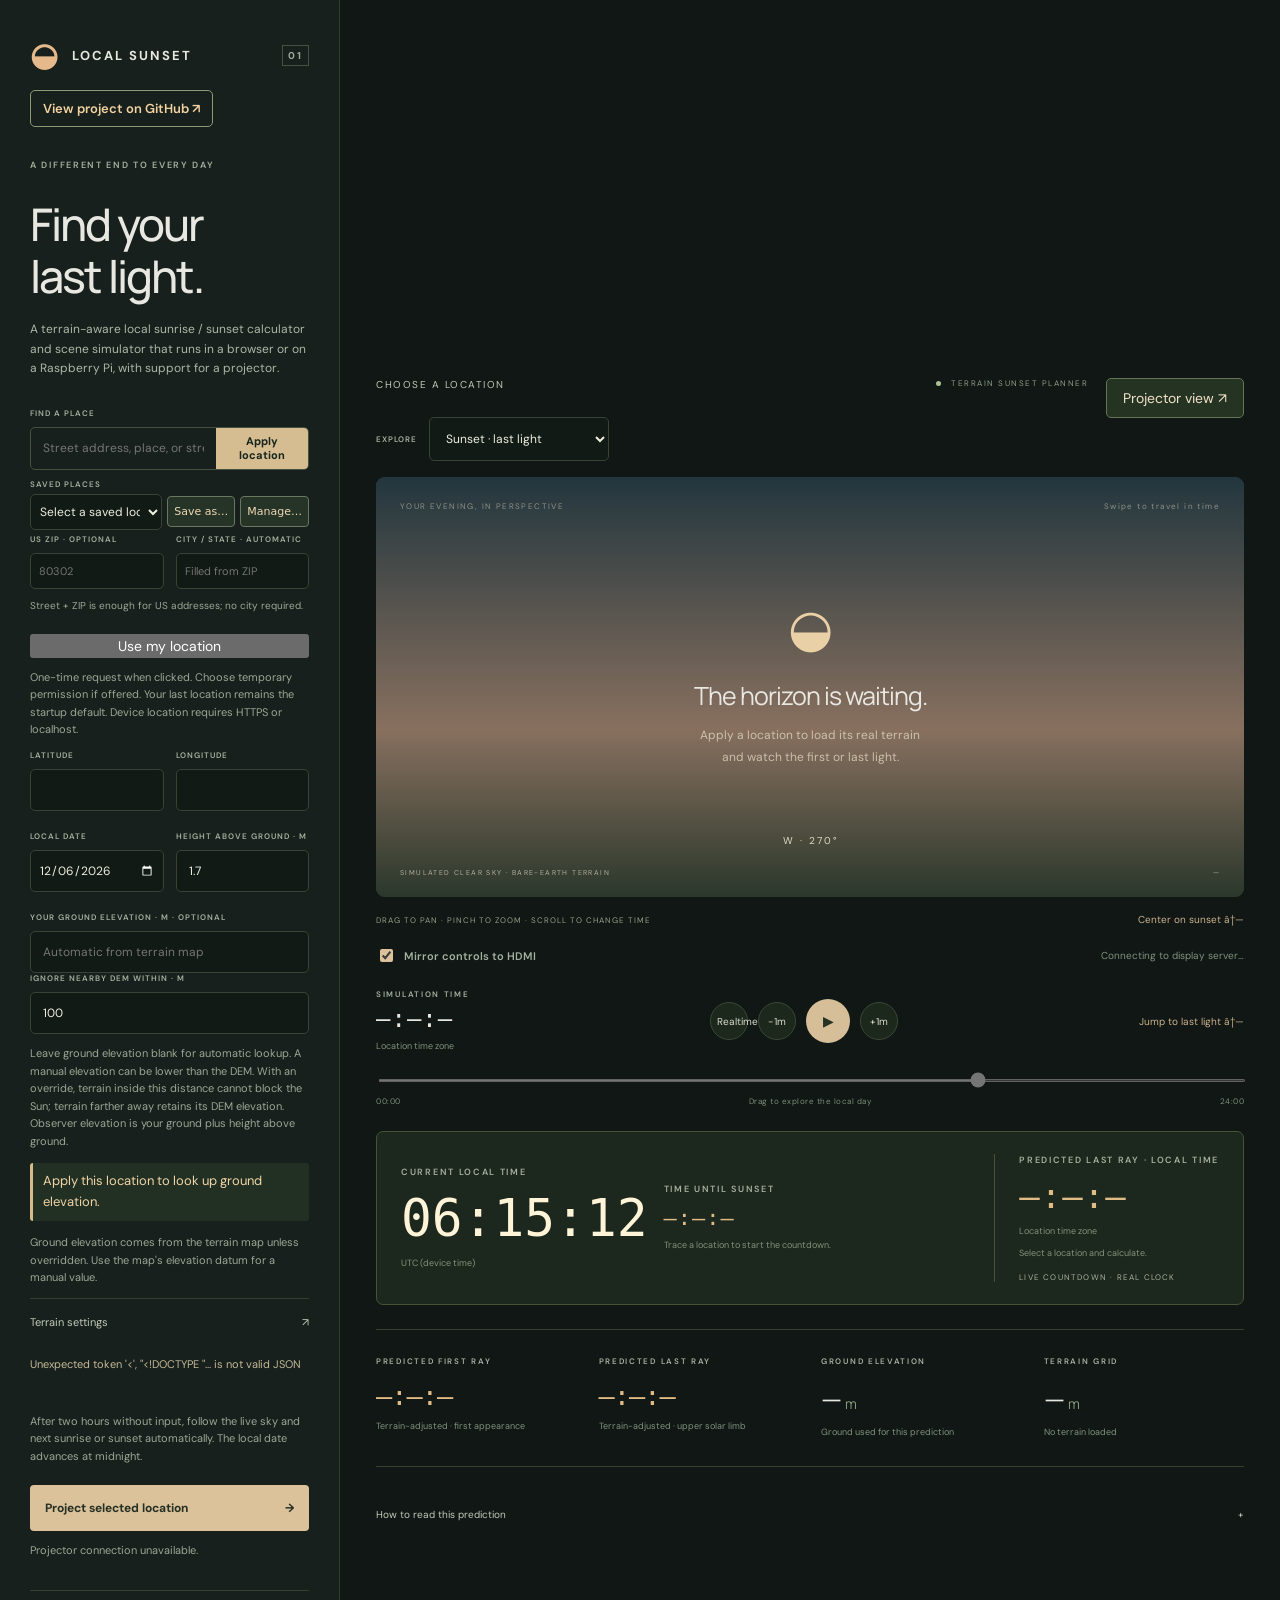
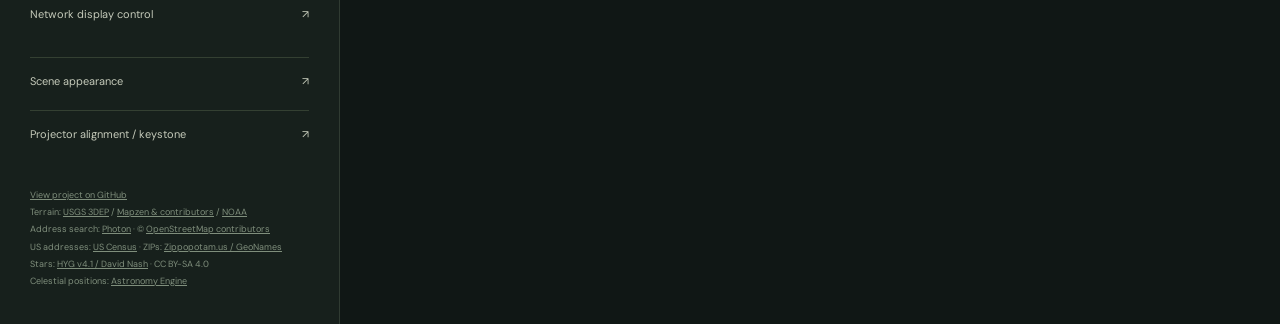
==== commit f70da8a6: "Add saved-place management and terrain-only cache confirmation" ====
--- a/static/index.html
+++ b/static/index.html
@@ -18,13 +18,13 @@
  <details class="network-settings"><summary>Network display control <span>↗</span></summary><p class="hint">Apply this location and terrain settings to connected projector/kiosk screens.</p><label for="remoteEvent">DISPLAY EVENT</label><select id="remoteEvent"><option value="sunset">Sunset</option><option value="sunrise">Sunrise</option></select><label class="check-label"><input id="remoteToday" type="checkbox" checked> Follow today's local date</label><label class="check-label"><input id="remoteLive" type="checkbox" checked> Live sky (today only)</label><label class="check-label"><input id="remoteProjector" type="checkbox" checked> Projector layout</label><button id="loadDisplayConfig" class="text-button" type="button">Load current display settings</button><button id="applyDisplay" class="primary" type="button">Apply to display <span>→</span></button><p id="remoteStatus" role="status" class="hint">Remote access: launch with --network after setting a password.</p></details>
  <details class="network-settings scene-settings"><summary>Scene appearance <span>↗</span></summary><label class="check-label"><input id="sceneSkyLabels" type="checkbox"> Star and planet names</label><label class="check-label"><input id="sceneClock12" type="checkbox"> 12-hour time (AM/PM)</label><label class="check-label"><input id="sceneSkyOnly" type="checkbox"> Sky only — realtime, no text on projector</label><p class="hint">Hide all clocks, labels and controls on the projector. Uncheck here to restore them, or press Escape on the projector keyboard.</p><label class="check-label"><input id="sceneRays" type="checkbox" checked> Photo-style sun glow and rays</label><label for="sceneStrength">SUN GLOW <output id="sceneStrengthValue">65%</output></label><input id="sceneStrength" type="range" min="0" max="100" step="1" value="65"><label class="check-label"><input id="sceneTrees" type="checkbox"> Illustrative trees (optional)</label><p class="hint">Generic decorative vegetation; off by default. No photographed or location-specific landmarks. Event times remain terrain-only.</p><p class="hint" id="sceneStyleStatus" role="status">Loading scene appearance...</p></details>
  <details class="keystone-settings"><summary>Projector alignment / keystone <span>↗</span></summary><p class="hint">Move each corner inward to make the projected image rectangular. Settings save automatically to the projector and apply to the scene and clocks.</p><label for="projectorFov">FIELD OF VIEW <output id="projectorFovValue">75°</output></label><input id="projectorFov" type="range" min="30" max="120" step="1" value="75"><p class="hint">30° zooms in; 120° shows a wider panorama. No terrain recalculation needed.</p><label for="keystoneVertical">TOP / BOTTOM TAPER <output id="keystoneVerticalValue">0.0%</output></label><input id="keystoneVertical" type="range" min="-25" max="25" step="0.1" value="0"><p class="hint">Positive: both top corners inward. Negative: both bottom corners inward.</p><label for="keystoneHorizontal">LEFT / RIGHT TAPER <output id="keystoneHorizontalValue">0.0%</output></label><input id="keystoneHorizontal" type="range" min="-25" max="25" step="0.1" value="0"><p class="hint">Positive: left edge inward equally at both ends. Negative: right edge inward. Paired adjustments start from your current corner settings.</p><label class="check-label"><input id="keystoneEnabled" type="checkbox" checked> Enable correction</label><label class="check-label"><input id="keystoneGrid" type="checkbox"> Show alignment grid on projector</label><fieldset><legend>Top left</legend><label for="keystone_tl_x">Horizontal inset <output id="keystone_tl_x_value">0.0%</output></label><input id="keystone_tl_x" type="range" min="0" max="25" step="0.1" value="0" aria-label="Top left horizontal inset"><label for="keystone_tl_y">Vertical inset <output id="keystone_tl_y_value">0.0%</output></label><input id="keystone_tl_y" type="range" min="0" max="25" step="0.1" value="0" aria-label="Top left vertical inset"></fieldset><fieldset><legend>Top right</legend><label for="keystone_tr_x">Horizontal inset <output id="keystone_tr_x_value">0.0%</output></label><input id="keystone_tr_x" type="range" min="0" max="25" step="0.1" value="0" aria-label="Top right horizontal inset"><label for="keystone_tr_y">Vertical inset <output id="keystone_tr_y_value">0.0%</output></label><input id="keystone_tr_y" type="range" min="0" max="25" step="0.1" value="0" aria-label="Top right vertical inset"></fieldset><fieldset><legend>Bottom right</legend><label for="keystone_br_x">Horizontal inset <output id="keystone_br_x_value">0.0%</output></label><input id="keystone_br_x" type="range" min="0" max="25" step="0.1" value="0" aria-label="Bottom right horizontal inset"><label for="keystone_br_y">Vertical inset <output id="keystone_br_y_value">0.0%</output></label><input id="keystone_br_y" type="range" min="0" max="25" step="0.1" value="0" aria-label="Bottom right vertical inset"></fieldset><fieldset><legend>Bottom left</legend><label for="keystone_bl_x">Horizontal inset <output id="keystone_bl_x_value">0.0%</output></label><input id="keystone_bl_x" type="range" min="0" max="25" step="0.1" value="0" aria-label="Bottom left horizontal inset"><label for="keystone_bl_y">Vertical inset <output id="keystone_bl_y_value">0.0%</output></label><input id="keystone_bl_y" type="range" min="0" max="25" step="0.1" value="0" aria-label="Bottom left vertical inset"></fieldset><button id="keystoneSaveDefault" class="primary" type="button">Save as default</button><button id="keystoneRestoreDefault" class="primary" type="button">Restore default</button><button id="keystoneReset" class="primary" type="button">Reset alignment</button><p id="keystoneStatus" class="hint" role="status">Connecting to projector alignment settings...</p></details>
- <details class="network-settings"><summary>Cache <span>↗</span></summary><p class="hint">Downloads and completed calculations are reused for repeat visits. Clearing cache keeps saved locations and projector defaults.</p><label for="cacheScope">CLEAR</label><select id="cacheScope"><option value="both">This browser + server terrain/calculations</option><option value="browser">This browser's cached scene only</option><option value="server">Server terrain and calculations only</option></select><button id="clearCache" class="primary" type="button">Clear cache</button><p id="cacheStatus" class="hint" role="status">Cache information loads when opened.</p></details>
+ <details class="network-settings"><summary>Terrain cache <span>↗</span></summary><p class="hint">Downloads and completed calculations are reused for repeat visits. Clearing cache keeps saved locations and projector defaults.</p><label for="cacheScope">CLEAR</label><select id="cacheScope"><option value="both">This browser + server terrain/calculations</option><option value="browser">This browser’s terrain data</option><option value="server">Server terrain and calculations only</option></select><button id="clearCache" class="primary" type="button">Clear terrain cache</button><p id="cacheStatus" class="hint" role="status">Terrain cache size is checked before deletion.</p></details>
  <footer><a href="https://github.com/jon0x0/LocalSunset">View project on GitHub</a><br>Terrain: <a href="https://www.usgs.gov/3d-elevation-program">USGS 3DEP</a> / <a href="https://github.com/tilezen/joerd/blob/master/docs/attribution.md">Mapzen & contributors</a> / <a href="https://www.ncei.noaa.gov/products/etopo-global-relief-model">NOAA</a><br>Address search: <a href="https://photon.komoot.io">Photon</a> · © <a href="https://www.openstreetmap.org/copyright">OpenStreetMap contributors</a><br>US addresses: <a href="https://geocoding.geo.census.gov/">US Census</a> · ZIPs: <a href="https://api.zippopotam.us/">Zippopotam.us / GeoNames</a><br>Stars: <a href="https://github.com/astronexus/HYG-Database">HYG v4.1 / David Nash</a> · CC BY-SA 4.0<br>Celestial positions: <a href="https://github.com/cosinekitty/astronomy">Astronomy Engine</a></footer>
 </aside>
 <main>
  <button id="projectorToggle" class="projector-launch" type="button">Projector view ↗</button><header><span id="placeTitle">CHOOSE A LOCATION</span><span class="live-label"><i></i> TERRAIN SUNSET PLANNER</span></header>
  <div class="event-controls"><label for="eventMode">EXPLORE</label><select id="eventMode"><option value="sunset">Sunset · last light</option><option value="sunrise">Sunrise · first light</option></select></div>
- <section class="scene"><canvas id="view" tabindex="0" aria-label="Terrain panorama. Drag left or right to pan 360 degrees. Arrow keys pan; Home centers the selected solar event. Pinch to change field of view. Scroll changes time."></canvas><div id="terrainProgress" role="status" aria-live="polite" aria-atomic="true" hidden></div><div class="scene-top"><span id="viewLabel">YOUR EVENING, IN PERSPECTIVE</span><span>SCROLL TO TRAVEL IN TIME</span></div><div id="placeholder"><span>◒</span><h2>The horizon is waiting.</h2><p>Apply a location to load its real terrain<br>and watch the first or last light.</p></div><div class="compass" id="compass">W · 270°</div><div class="scene-bottom"><span>SIMULATED CLEAR SKY · BARE-EARTH TERRAIN</span><span id="sunPosition">—</span></div></section>
+ <section class="scene"><canvas id="view" tabindex="0" aria-label="Terrain panorama. Drag left or right to pan 360 degrees. Arrow keys pan; Home centers the selected solar event. Pinch to change field of view. Scroll changes time."></canvas><div id="terrainProgress" role="status" aria-live="polite" aria-atomic="true" hidden></div><div class="scene-top"><span id="viewLabel">YOUR EVENING, IN PERSPECTIVE</span><span>Swipe to travel in time</span></div><div id="placeholder"><span>◒</span><h2>The horizon is waiting.</h2><p>Apply a location to load its real terrain<br>and watch the first or last light.</p></div><div class="compass" id="compass">W · 270°</div><div class="scene-bottom"><span>SIMULATED CLEAR SKY · BARE-EARTH TERRAIN</span><span id="sunPosition">—</span></div></section>
  <div class="view-tools"><span>DRAG TO PAN · PINCH TO ZOOM · SCROLL TO CHANGE TIME</span><button id="centerSunset" class="text-button" type="button" title="Center the view on the predicted sunset direction">Center on sunset ↗</button></div>
  <div class="hdmi-sync"><label class="check-label"><input id="syncHDMI" type="checkbox" checked> Mirror controls to HDMI</label><small id="syncStatus">Connecting to display server…</small></div>
  <section class="transport"><div class="time-row"><div><span class="eyebrow" id="simulationModeLabel">SIMULATION TIME</span><div class="simulation-time" id="simTime">—:—:—</div><small id="zone">Location time zone</small></div><div class="play-controls"><button id="realtime" type="button" aria-pressed="false" title="Follow the current local time and clear-sky brightness">Realtime</button><button id="back" title="Back one minute">−1m</button><button id="play" title="Play or pause">▶</button><button id="forward" title="Forward one minute">+1m</button></div><button id="jump" class="text-button">Jump to last light ↗</button></div><input id="time" type="range" min="0" max="86400" value="60000" step="1" aria-label="Simulation time" disabled><div class="range-labels"><span id="rangeStart">00:00</span><span>Drag to explore the local day</span><span id="rangeEnd">24:00</span></div></section>
@@ -33,4 +33,4 @@
  <details class="method"><summary>How to read this prediction <span>+</span></summary><p>Times include the full solar disk, Earth curvature, topocentric solar position, standard atmospheric refraction, and a sampled terrain horizon. Sunrise is the first appearance and sunset is the last disappearance of the selected local day; the Sun can disappear and reappear behind ridges.</p><p><b>A second on the clock is not a promise of second-level accuracy.</b> Clouds, variable refraction, trees, buildings, DEM errors, and narrow ridges can change the observed sunset. This is a terrain and clear-sky simulation, not a photograph or live weather forecast. Polar terrain uses a NOAA mosaic; a local GeoTIFF can override online data.</p><ul id="assumptions"></ul><div id="events"></div></details>
 <div class="projector-tools"><button id="projectorSkyOnly" type="button">Sky only</button><button id="projectorLive" type="button" aria-pressed="false">Realtime</button><button id="projectorFullscreen" type="button">Fullscreen</button><button id="projectorExit" type="button">Exit projector</button></div>
  <section class="projector-hud" aria-label="Projector event display"><div class="projection-countdown"><span>CURRENT LOCAL TIME</span><strong id="projectionCurrentTime" role="timer" aria-live="off">—:—:—</strong><small id="projectionCurrentZone">Selected location time zone</small><div class="projection-relative"><span id="projectionCountdownLabel">UNTIL SUNSET</span><strong id="projectionCountdown">—:—:—</strong><small id="projectionNote">Calculate a location to start.</small></div></div><div><span>FIRST LIGHT · LOCAL</span><strong id="projectionSunrise">—:—:—</strong></div><div><span>LAST RAY · LOCAL</span><strong id="projectionSunset">—:—:—</strong></div><div class="projection-footer"><span id="projectionDateZone">Choose a location and date</span><span id="projectionClock">SIMULATED SKY</span></div><p id="projectionStatus" role="status"></p></section>
-</main><script src="/static/countdown.js"></script><script src="/static/vendor/astronomy.browser.min.js"></script><script src="/static/star-catalog.js"></script><script src="/static/celestial-sky.js"></script><script src="/static/scene-effects.js"></script><script src="/static/app.js"></script><script src="/static/keystone.js"></script><script src="/static/cache-controls.js"></script><script src="/static/idle-mode.js"></script></body></html>
+</main><script src="/static/countdown.js"></script><script src="/static/vendor/astronomy.browser.min.js"></script><script src="/static/star-catalog.js"></script><script src="/static/celestial-sky.js"></script><script src="/static/scene-effects.js"></script><script src="/static/app.js"></script><script src="/static/keystone.js"></script><script src="/static/cache-controls.js"></script><script src="/static/idle-mode.js"></script><script src="/static/location-manager.js"></script></body></html>
--- a/static/style.css
+++ b/static/style.css
@@ -41,3 +41,11 @@
 .elevation-lookup{font-size:13px;color:#f0d4a7;border-left:3px solid #d6ba89;padding:8px 10px;background:#223023;border-radius:3px;line-height:1.6}
 
 .searchbox .apply-location{flex:0 0 auto;max-width:92px;padding:6px 10px;background:#d5bc91;color:#17251c;border-radius:0 4px 4px 0;font-size:11px;font-weight:700;line-height:1.3}.searchbox .apply-location:disabled{opacity:.6;cursor:wait}.searchbox input{flex:1 1 auto;min-width:0}
+
+.saved-places-compact{margin:0 0 14px}.saved-places-compact>label{margin:0 0 5px}.saved-places-row{display:grid;grid-template-columns:minmax(0,1fr) auto auto;gap:5px;align-items:center}.saved-places-row select{padding:8px 5px}.saved-places-row button{font:11px/1.2 system-ui;padding:8px 6px;border:1px solid #6a765f;border-radius:4px;background:#263327;color:#eed9b5;cursor:pointer;white-space:nowrap}.places-dialog{box-sizing:border-box;width:min(780px,calc(100vw - 24px));max-height:90dvh;overflow:auto;background:#14231e;color:#edf0e5;border:1px solid #819178;border-radius:9px;padding:20px}.places-dialog::backdrop{background:#000a}.places-dialog h2{font:600 19px/1.3 system-ui;margin:0 0 10px}.places-dialog p{font:12px/1.5 system-ui;color:#c9d4c6}.places-dialog label{font:12px/1.4 system-ui;letter-spacing:0;display:block;margin:8px 0}.places-dialog input{margin-top:4px;padding:9px}.places-actions{display:flex;flex-wrap:wrap;gap:8px;margin:12px 0}.places-actions button{padding:8px 12px;border:1px solid #829273;border-radius:4px;background:#263b2c;color:#f5e0b8;cursor:pointer;font:12px system-ui}.places-actions button:last-child{margin-left:auto}.places-actions button:disabled{opacity:.4}.places-manager-body{display:grid;grid-template-columns:minmax(160px,.9fr) minmax(0,1.4fr);gap:16px}.places-list{max-height:48dvh;overflow:auto}.places-list .place-row{display:block;text-align:left;width:100%;padding:10px 8px;margin:0 0 5px;background:#203528;border:1px solid #526548;border-radius:4px;color:#e3ebdc;font:12px system-ui;overflow-wrap:anywhere;cursor:pointer}.places-list .place-row[aria-pressed=true]{background:#d7bd8e;color:#15251b}.place-editor{display:grid;grid-template-columns:1fr 1fr;gap:0 10px;align-content:start}.place-editor label:first-child{grid-column:1/-1}.place-editor[hidden]{display:none}@media(max-width:550px){.places-dialog{padding:14px}.places-manager-body{grid-template-columns:1fr;gap:8px}.places-list{max-height:22dvh}.saved-places-row button{min-height:36px}.place-editor{gap:0 8px}}
+
+#searchForm .searchbox{margin-bottom:9px}
+
+.terrain-cache-confirm{box-sizing:border-box;width:min(510px,calc(100vw - 24px));max-height:85dvh;overflow:auto;border:1px solid #849573;border-radius:9px;background:#14231e;color:#edf0e5;padding:20px}.terrain-cache-confirm::backdrop{background:#000a}.terrain-cache-confirm h2{font:600 19px/1.3 system-ui;margin:0 0 12px}.terrain-cache-confirm p{font:13px/1.55 system-ui;color:#d1dbce}.terrain-cache-confirm strong{display:block;color:#f1d0a2;font:600 17px/1.4 system-ui;margin:12px 0}.cache-confirm-actions{display:flex;gap:12px;justify-content:space-between;margin-top:18px}.cache-confirm-actions button{font:13px system-ui;padding:10px 14px;border:1px solid #819475;border-radius:5px;background:#263c2c;color:#f4dfbd;cursor:pointer}.cache-confirm-actions button:last-child{border-color:#b5856f;background:#603f32}.cache-confirm-actions button:disabled{opacity:.4}
+
+label[for="cacheScope"][hidden]{display:none!important}
